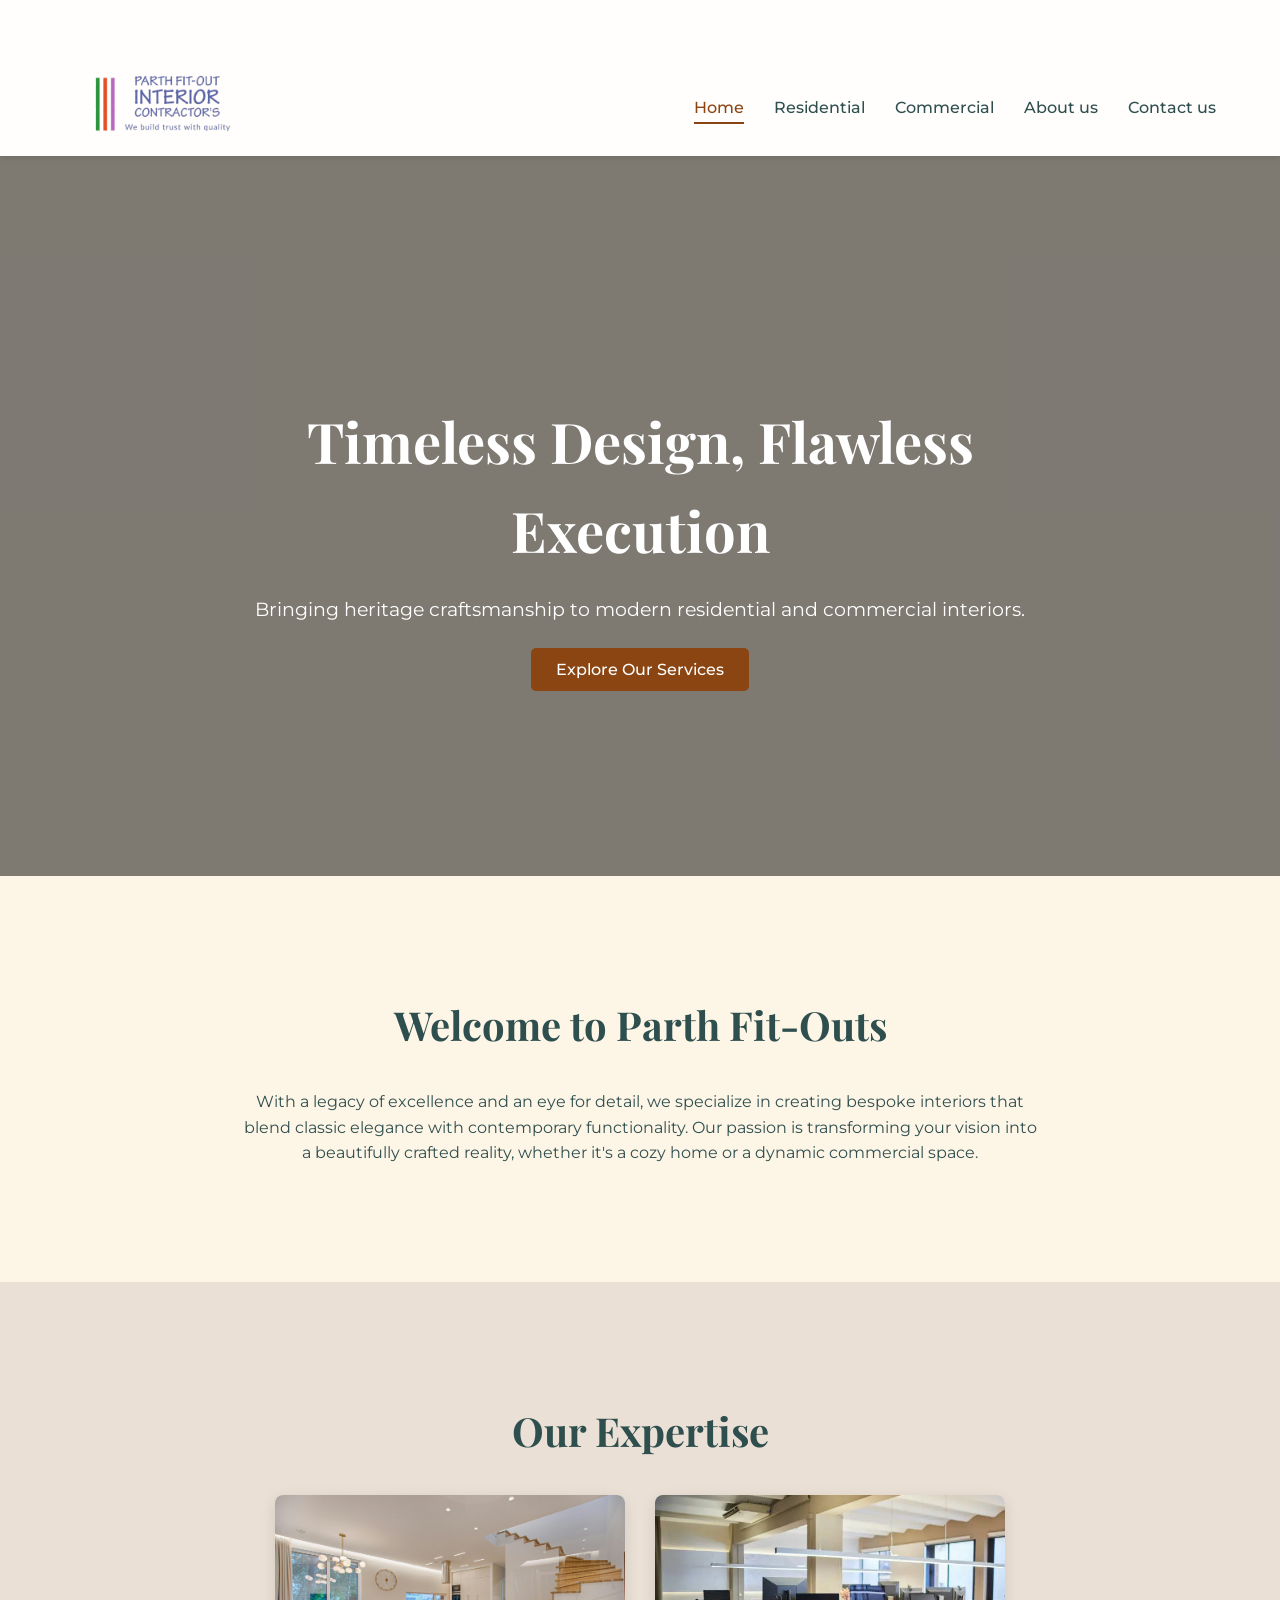
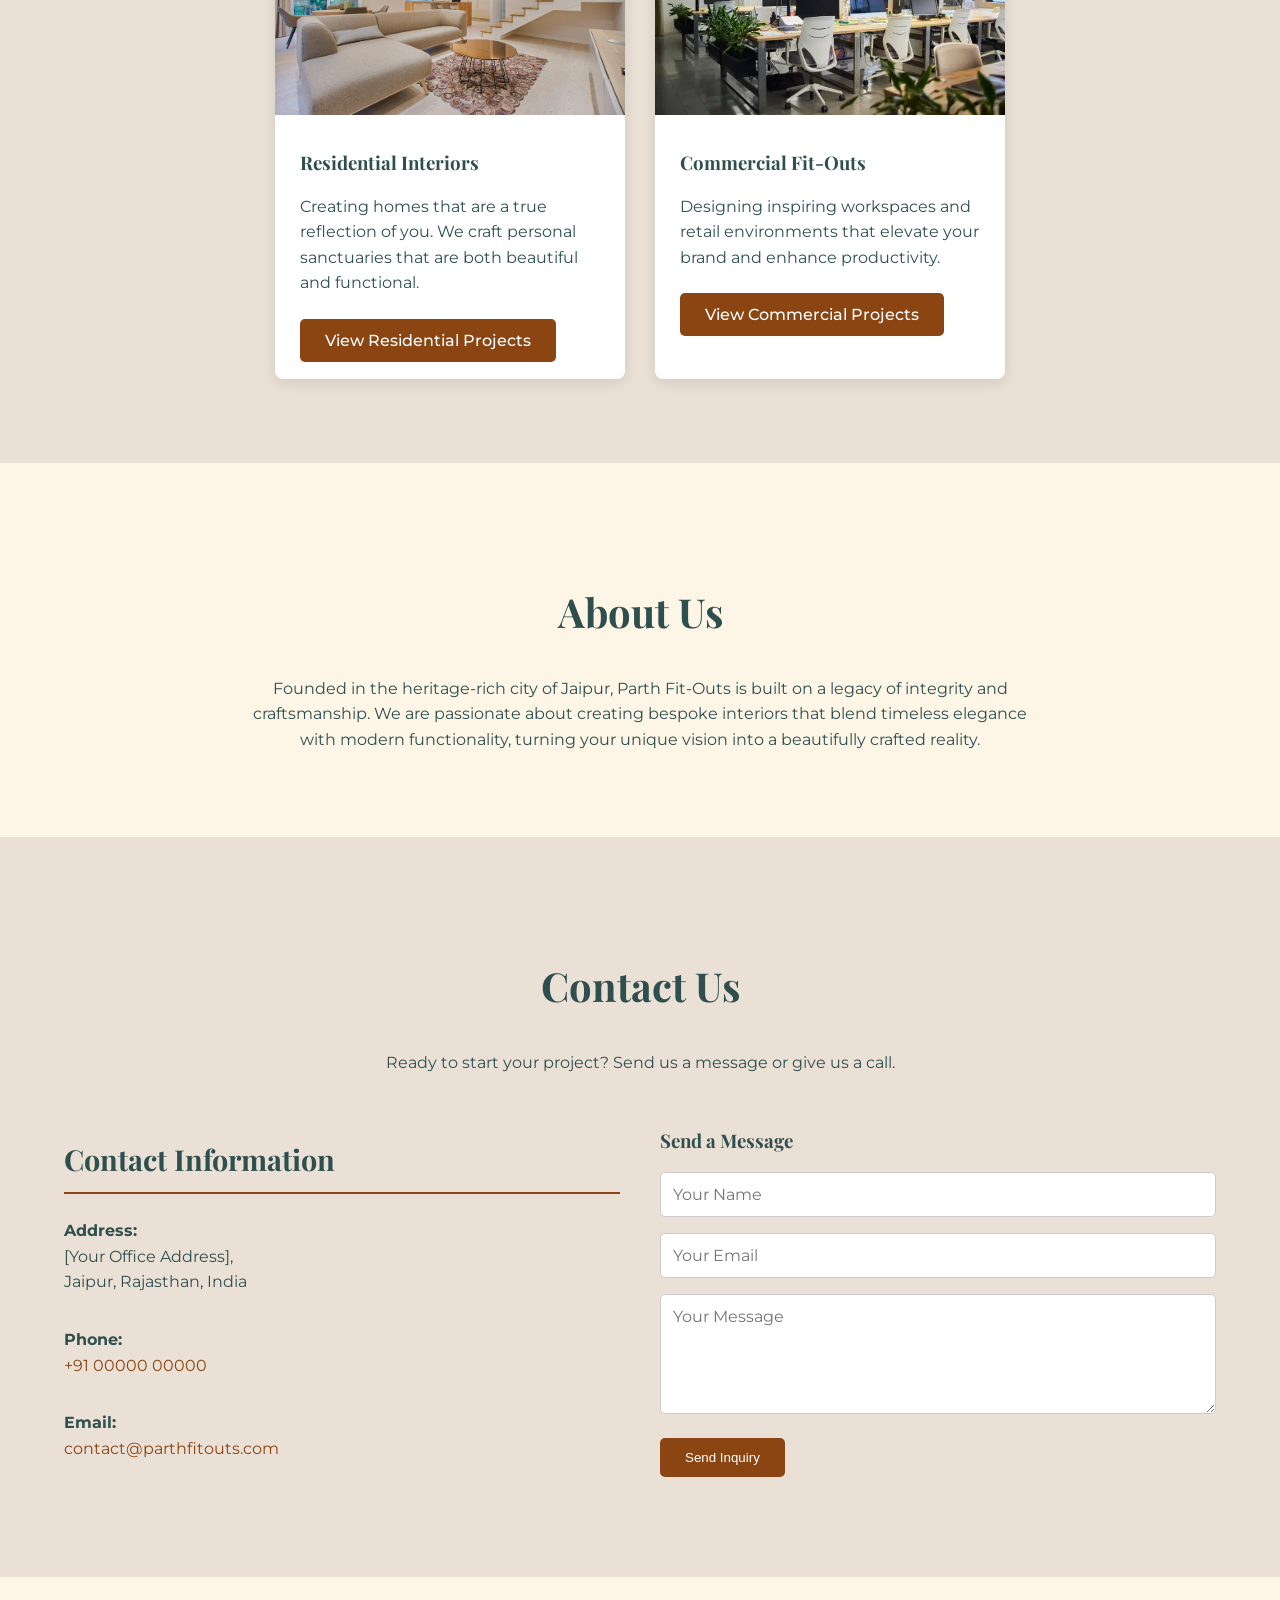
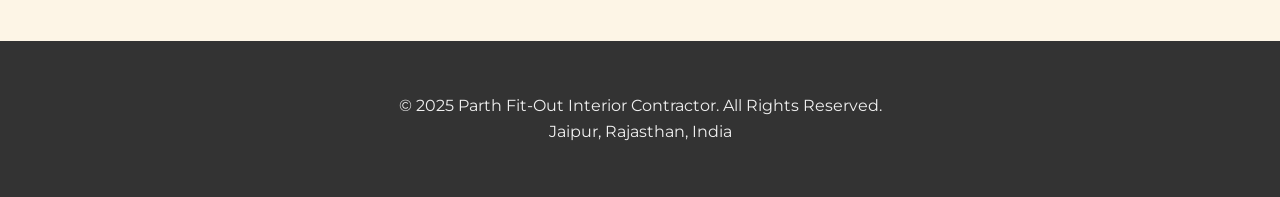
==== index.html @ 2c193ca7 "add" ====
<!DOCTYPE html>
<html lang="en">
<head>
    <meta charset="UTF-8">
    <meta name="viewport" content="width=device-width, initial-scale=1.0">
    <title>Parth Fit-Out Interior Contractor | Crafting Spaces</title>
    <link rel="stylesheet" href="styles.css">
</head>
<body>

    <header class="header">
        <nav class="navbar">
          <img src="imges/logo__partgh-removebg-preview.png" class="logo" alt="">
            <!-- <a href="a&g.html" class="logo">Parth Fit-Outs Interior Con.</a> -->
            <ul class="nav-links">
                <li><a href="a&g.html" class="active">Home</a></li>
                <li><a href="home.html">Residential</a></li>
                <li><a href="office.html">Commercial</a></li>
                <li><a href="#about">About us</a></li>
                <li><a href="#contact">Contact us</a></li>
                <div class="hamburger-menu">
                  <span></span>
                  <span></span>
                  <span></span>
                  <span></span>
                </div>
                </ul>
        </nav>
    </header>

    <main>
        <section class="hero">
            <div class="hero-content">
                <h1>Timeless Design, Flawless Execution</h1>
                <p>Bringing heritage craftsmanship to modern residential and commercial interiors.</p>
                <a href="#services" class="btn">Explore Our Services</a>
            </div>
        </section>

        <section class="content-section">
            <div class="container">
                <h2>Welcome to Parth Fit-Outs</h2>
                <p>
                    With a legacy of excellence and an eye for detail, we specialize in creating bespoke interiors that blend classic elegance with contemporary functionality. Our passion is transforming your vision into a beautifully crafted reality, whether it's a cozy home or a dynamic commercial space.
                </p>
            </div>
        </section>
        
        <section id="services" class="content-section" style="background-color: #EAE0D5;">
            <div class="container">
                <h2>Our Expertise</h2>
                <div class="service-cards">
                    <div class="card">
                        <img src="imges/home hall.jpg" alt="Elegant living room interior">
                        <div class="card-content">
                            <h3>Residential Interiors</h3>
                            <p>Creating homes that are a true reflection of you. We craft personal sanctuaries that are both beautiful and functional.</p>
                            <a href="home.html" class="btn">View Residential Projects</a>
                        </div>
                    </div>

                    <div class="card">
                        <img src="imges/office.webp" alt="Modern office interior">
                        <div class="card-content">
                            <h3>Commercial Fit-Outs</h3>
                            <p>Designing inspiring workspaces and retail environments that elevate your brand and enhance productivity.</p>
                            <a href="office.html" class="btn">View Commercial Projects</a>
                        </div>
                    </div>
                </div>
            </div>
        </section>
    </main>
<section id="about" class="content-section">
    <div class="container">
        <h2>About Us</h2>
        <p style="max-width: 800px; margin: 0 auto;">
            Founded in the heritage-rich city of Jaipur, Parth Fit-Outs is built on a legacy of integrity and craftsmanship. We are passionate about creating bespoke interiors that blend timeless elegance with modern functionality, turning your unique vision into a beautifully crafted reality.
        </p>
    </div>
</section>

<section id="contact" class="content-section" style="background-color: #EAE0D5;">
    <div class="container">
        <h2>Contact Us</h2>
        <p>Ready to start your project? Send us a message or give us a call.</p>
        
        <div class="contact-container">
            <div class="contact-info">
                <h3>Contact Information</h3>
                <p><strong>Address:</strong><br> [Your Office Address],<br> Jaipur, Rajasthan, India</p>
                <p><strong>Phone:</strong><br> <a href="tel:+910000000000">+91 00000 00000</a></p>
                <p><strong>Email:</strong><br> <a href="mailto:contact@parthfitouts.com">contact@parthfitouts.com</a></p>
            </div>

            <div class="contact-form">
                <h3>Send a Message</h3>
                <form action="#" method="POST">
                    <div class="form-group">
                        <input type="text" name="name" placeholder="Your Name" required>
                    </div>
                    <div class="form-group">
                        <input type="email" name="email" placeholder="Your Email" required>
                    </div>
                    <div class="form-group">
                        <textarea name="message" placeholder="Your Message" required></textarea>
                    </div>
                    <button type="submit" class="btn">Send Inquiry</button>
                </form>
            </div>
        </div>
    </div>
</section>
    <footer class="footer">
        <div class="container">
            <p>&copy; 2025 Parth Fit-Out Interior Contractor. All Rights Reserved.</p>
            <p>Jaipur, Rajasthan, India</p>
        </div>
    </footer>
<script src="script.js"></script>
</body>
</html>
---- styles.css ----
/* style.css */

/* --- Google Fonts --- */
@import url('https://fonts.googleapis.com/css2?family=Playfair+Display:wght@700&family=Montserrat:wght@400;500&display=swap');

/* --- Global Styles & Variables --- */
:root {
    --primary-color: #8B4513; /* Saddle Brown - for accents and CTAs */
    --secondary-color: #2F4F4F; /* Dark Slate Gray - for text and headers */
    --background-color: #FDF5E6; /* Old Lace - for a soft, warm background */
    --card-bg-color: #FFFFFF;
    --footer-bg-color: #333333;
    --font-heading: 'Playfair Display', serif;
    --font-body: 'Montserrat', sans-serif;
}

body {
    font-family: var(--font-body);
    margin: 0;
    padding: 0;
    background-color: var(--background-color);
    color: var(--secondary-color);
    line-height: 1.6;
}

.container {
    width: 90%;
    max-width: 1200px;
    margin: 0 auto;
    padding: 20px 0;
}

h1, h2, h3 {
    font-family: var(--font-heading);
    color: var(--secondary-color);
    margin-bottom: 1rem;
}

a {
    text-decoration: none;
    color: var(--primary-color);
}

img {
    max-width: 100%;
    height: auto;
}

/* --- Header & Navigation --- */
.header {
    background-color: rgba(255, 255, 255, 0.9);
    padding: 0.5rem 0;
    /* position: sticky; */
    top: 0;
    z-index: 1000;
    box-shadow: 0 2px 5px rgba(0,0,0,0.1);
    height: 140px;
    align-items: center;
    justify-content: center;
}

.navbar {
    display: flex;
    justify-content: space-between;
    align-items: center;
    /* align-items: start; */
    width: 90%;
    max-width: 1200px;
    margin: 0 auto;
}

.logo {
    font-family: var(--font-heading);
    font-size: 1.8rem;
    font-weight: 700;
    color: var(--secondary-color);
    width: 200px;
}

.nav-links {
    list-style: none;
    display: flex;
    margin: 0;
    padding: 0;
}

.nav-links li {
    margin-left: 30px;
}

.nav-links a {
    color: var(--secondary-color);
    font-weight: 500;
    font-size: 1rem;
    transition: color 0.3s ease;
}

.nav-links a:hover, .nav-links a.active {
    color: var(--primary-color);
    border-bottom: 2px solid var(--primary-color);
    padding-bottom: 5px;
}


/* --- Hero Section --- */
.hero {
    background: url('images/hero-background.jpg') no-repeat center center/cover;
    height: 80vh;
    display: flex;
    align-items: center;
    justify-content: center;
    text-align: center;
    color: white;
    position: relative;
}

.hero::after {
    content: '';
    position: absolute;
    top: 0;
    left: 0;
    width: 100%;
    height: 100%;
    background: rgba(0, 0, 0, 0.5);
}

.hero-content {
    position: relative;
    z-index: 1;
    max-width: 800px;
}

.hero h1 {
    font-size: 3.5rem;
    color: white;
    margin-bottom: 1rem;
}

.hero p {
    font-size: 1.2rem;
    margin-bottom: 2rem;
}

.btn {
    background-color: var(--primary-color);
    color: white;
    padding: 12px 25px;
    border-radius: 5px;
    font-weight: 500;
    transition: background-color 0.3s ease;
    border: none;
}

.btn:hover {
    background-color: #a0522d; /* Darker brown */
}

/* --- General Content Sections --- */
.page-header {
    text-align: center;
    padding: 4rem 0;
    background-color: #EAE0D5;
}

.page-header h1 {
    font-size: 3rem;
}

.content-section {
    padding: 4rem 0;
    text-align: center;
}

.content-section h2 {
    font-size: 2.5rem;
    margin-bottom: 2rem;
}

.content-section p {
    max-width: 800px;
    margin: 0 auto 2rem auto;
}

/* --- Service Cards (Homepage) --- */
.service-cards {
    display: flex;
    justify-content: center;
    gap: 30px;
    margin-top: 2rem;
    flex-wrap: wrap;
}

.card {
    background: var(--card-bg-color);
    border-radius: 8px;
    box-shadow: 0 4px 15px rgba(0,0,0,0.1);
    width: 350px;
    overflow: hidden;
    text-align: left;
    transition: transform 0.3s ease, box-shadow 0.3s ease;
}

.card:hover {
    transform: translateY(-10px);
    box-shadow: 0 8px 25px rgba(0,0,0,0.15);
}

.card img {
    width: 100%;
    height: 220px;
    object-fit: cover;
}

.card-content {
    padding: 25px;
}

.card h3 {
    margin-top: 0;
}

/* --- Portfolio Gallery (Residential & Commercial pages) --- */
.portfolio-grid {
    display: grid;
    grid-template-columns: repeat(auto-fit, minmax(320px, 1fr));
    gap: 30px;
    margin-top: 2rem;
}

.portfolio-item {
    background-color: var(--card-bg-color);
    border-radius: 8px;
    overflow: hidden;
    box-shadow: 0 4px 15px rgba(0,0,0,0.1);
    text-align: left;
}

.portfolio-item img {
    width: 100%;
    height: 250px;
    object-fit: cover;
    display: block;
}

.portfolio-info {
    padding: 20px;
}

.portfolio-info h3 {
    margin-top: 0;
    font-size: 1.5rem;
}

/* --- Footer --- */
.footer {
    background-color: var(--footer-bg-color);
    color: #f0f0f0;
    text-align: center;
    padding: 2rem 0;
    margin-top: 4rem;
}

.footer p {
    margin: 0;
}

/* --- Responsive Design --- */
@media (max-width: 768px) {
    .navbar {
        flex-direction: column;
    }
    .nav-links {
        margin-top: 1rem;
    }
    .nav-links li {
        margin: 0 10px;
    }
    .hero h1 {
        font-size: 2.5rem;
    }
    .service-cards {
        flex-direction: column;
        align-items: center;
    }
}
/* ADD THIS TO THE END OF YOUR style.css FILE */

.contact-container {
    display: flex;
    gap: 40px;
    flex-wrap: wrap;
    margin-top: 2rem;
    text-align: left;
}
.contact-info, .contact-form {
    flex: 1;
    min-width: 300px;
}
.contact-info h3 {
    font-size: 1.8rem;
    border-bottom: 2px solid var(--primary-color);
    padding-bottom: 10px;
    margin-bottom: 1.5rem;
}
.form-group {
    margin-bottom: 1rem;
}
.form-group input, .form-group textarea {
    width: 100%;
    padding: 12px;
    border: 1px solid #ccc;
    border-radius: 5px;
    font-family: var(--font-body);
    font-size: 1rem;
    box-sizing: border-box; /* Ensures padding doesn't affect width */
}
.form-group textarea {
    resize: vertical;
    min-height: 120px;
}
/* ADD THIS TO THE END OF YOUR style.css FILE */

/* Style for the new image logo in the header */
.logo img {
    height: 100px;  /* Adjust this value to make your logo bigger or smaller */
    width: auto;
    vertical-align: middle; /* Helps align the logo with the nav links */
    background-color: wheat;
  }
/* ADD ALL OF THIS TO THE END OF your style.css FILE */

/* --- Styles for Fade-in Animation --- */
.fade-in {
    opacity: 0;
    transform: translateY(20px);
    transition: opacity 0.6s ease-out, transform 0.6s ease-out;
}

.fade-in.visible {
    opacity: 1;
    transform: translateY(0);
}


/* --- Styles for Mobile Navigation & Hamburger --- */
.hamburger-menu {
    display: none; /* Hidden by default on large screens */
    cursor: pointer;
    flex-direction: column;
    justify-content: space-around;
    width: 25px;
    height: 21px;
}

.hamburger-menu span {
    width: 100%;
    height: 3px;
    background-color: var(--secondary-color);
    border-radius: 5px;
    transition: all 0.3s ease-in-out;
}

/* Responsive styles for screens smaller than 768px */
@media (max-width: 768px) {
    .nav-links {
        position: absolute;
        top: 70px; /* Adjust based on your header height */
        right: 0;
        background-color: rgba(255, 255, 255, 0.98);
        width: 100%;
        flex-direction: column;
        align-items: center;
        max-height: 0;
        overflow: hidden;
        transition: max-height 0.4s ease-in-out;
        box-shadow: 0 4px 6px rgba(0,0,0,0.1);
    }
    
    .nav-links.active {
        max-height: 300px; /* Or enough height to show all links */
    }

    .nav-links li {
        margin: 0;
        width: 100%;
        text-align: center;
    }

    .nav-links a {
        padding: 1.5rem 0;
        display: block;
        width: 100%;
        border-bottom: none;
    }
    
    .nav-links a:hover {
        background-color: #f0f0f0;
        border-bottom: none;
    }

    .hamburger-menu {
        display: flex; /* Show the hamburger on small screens */
    }

    /* Animate hamburger to an 'X' shape when active */
    .hamburger-menu.active span:nth-child(1) {
        transform: rotate(45deg) translate(5px, 5px);
    }
    
    .hamburger-menu.active span:nth-child(2) {
        opacity: 0;
    }

    .hamburger-menu.active span:nth-child(3) {
        transform: rotate(-45deg) translate(5px, -5px);
    }
}
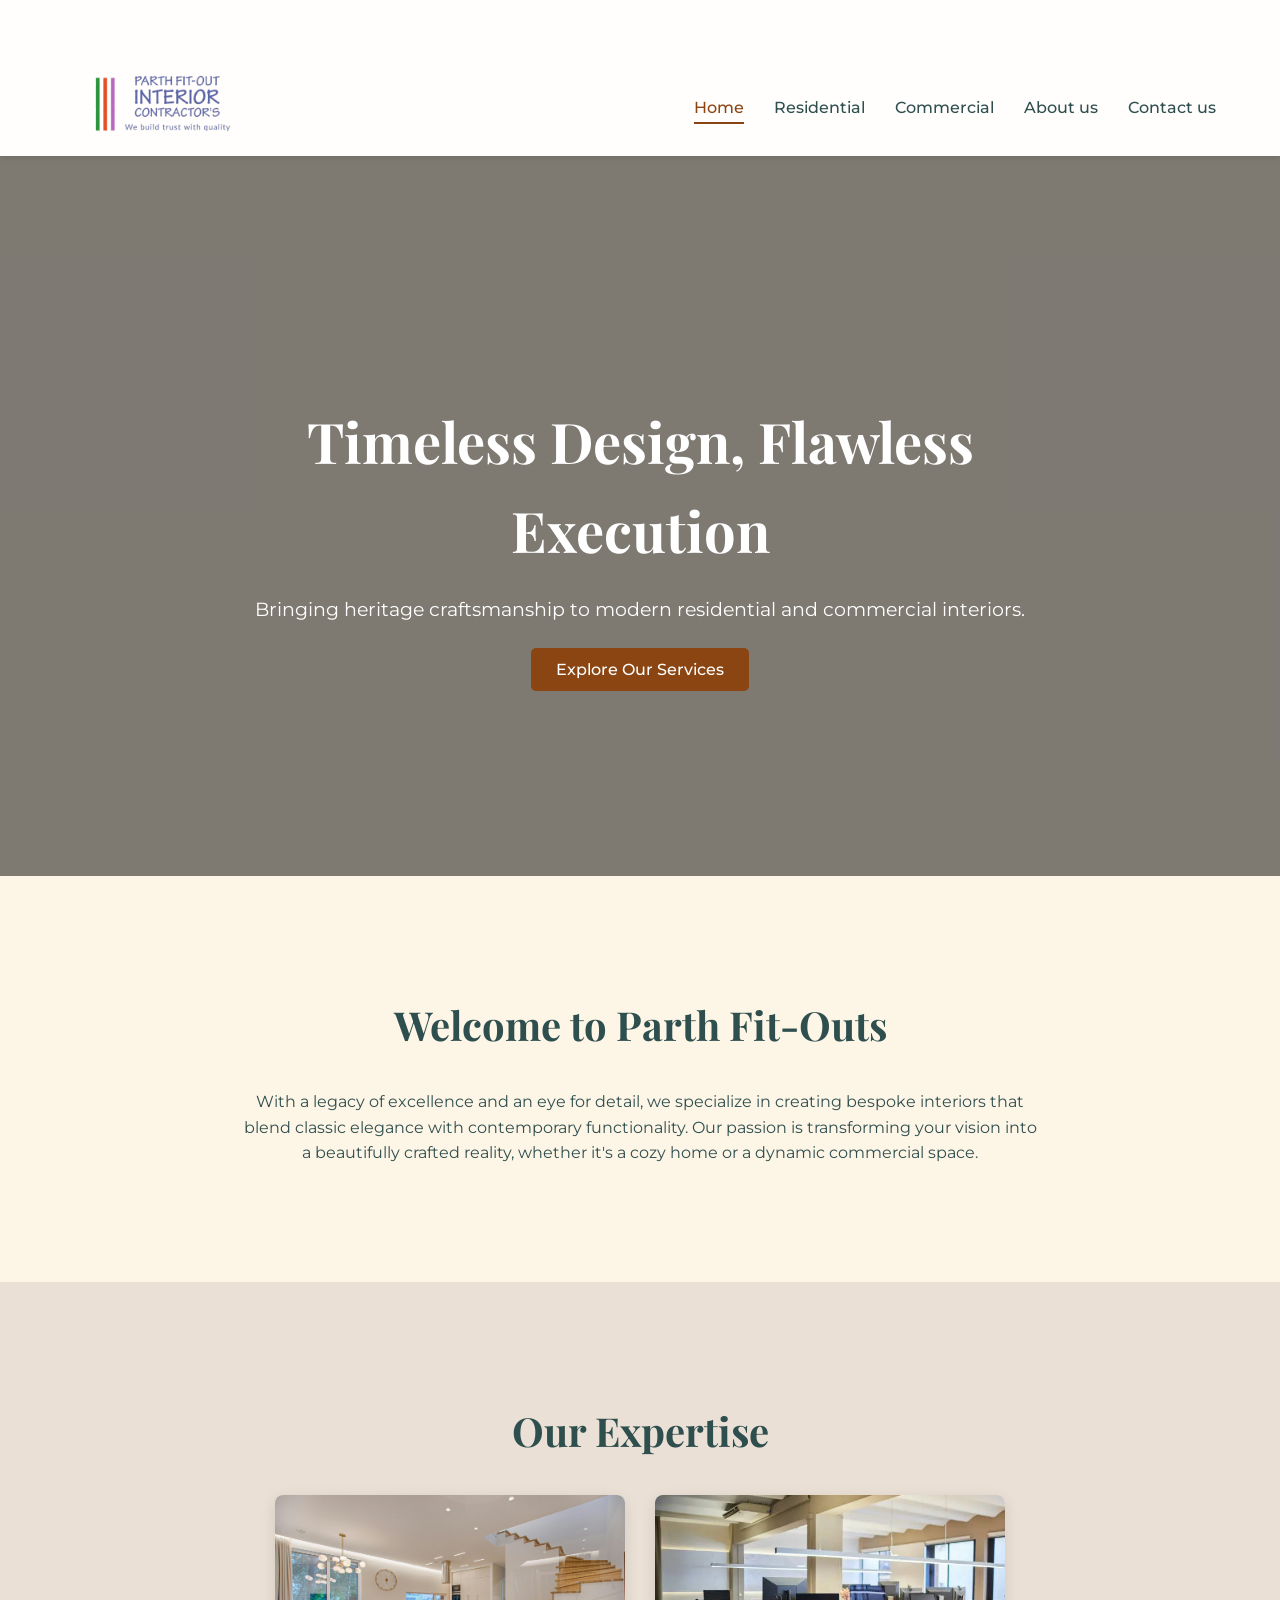
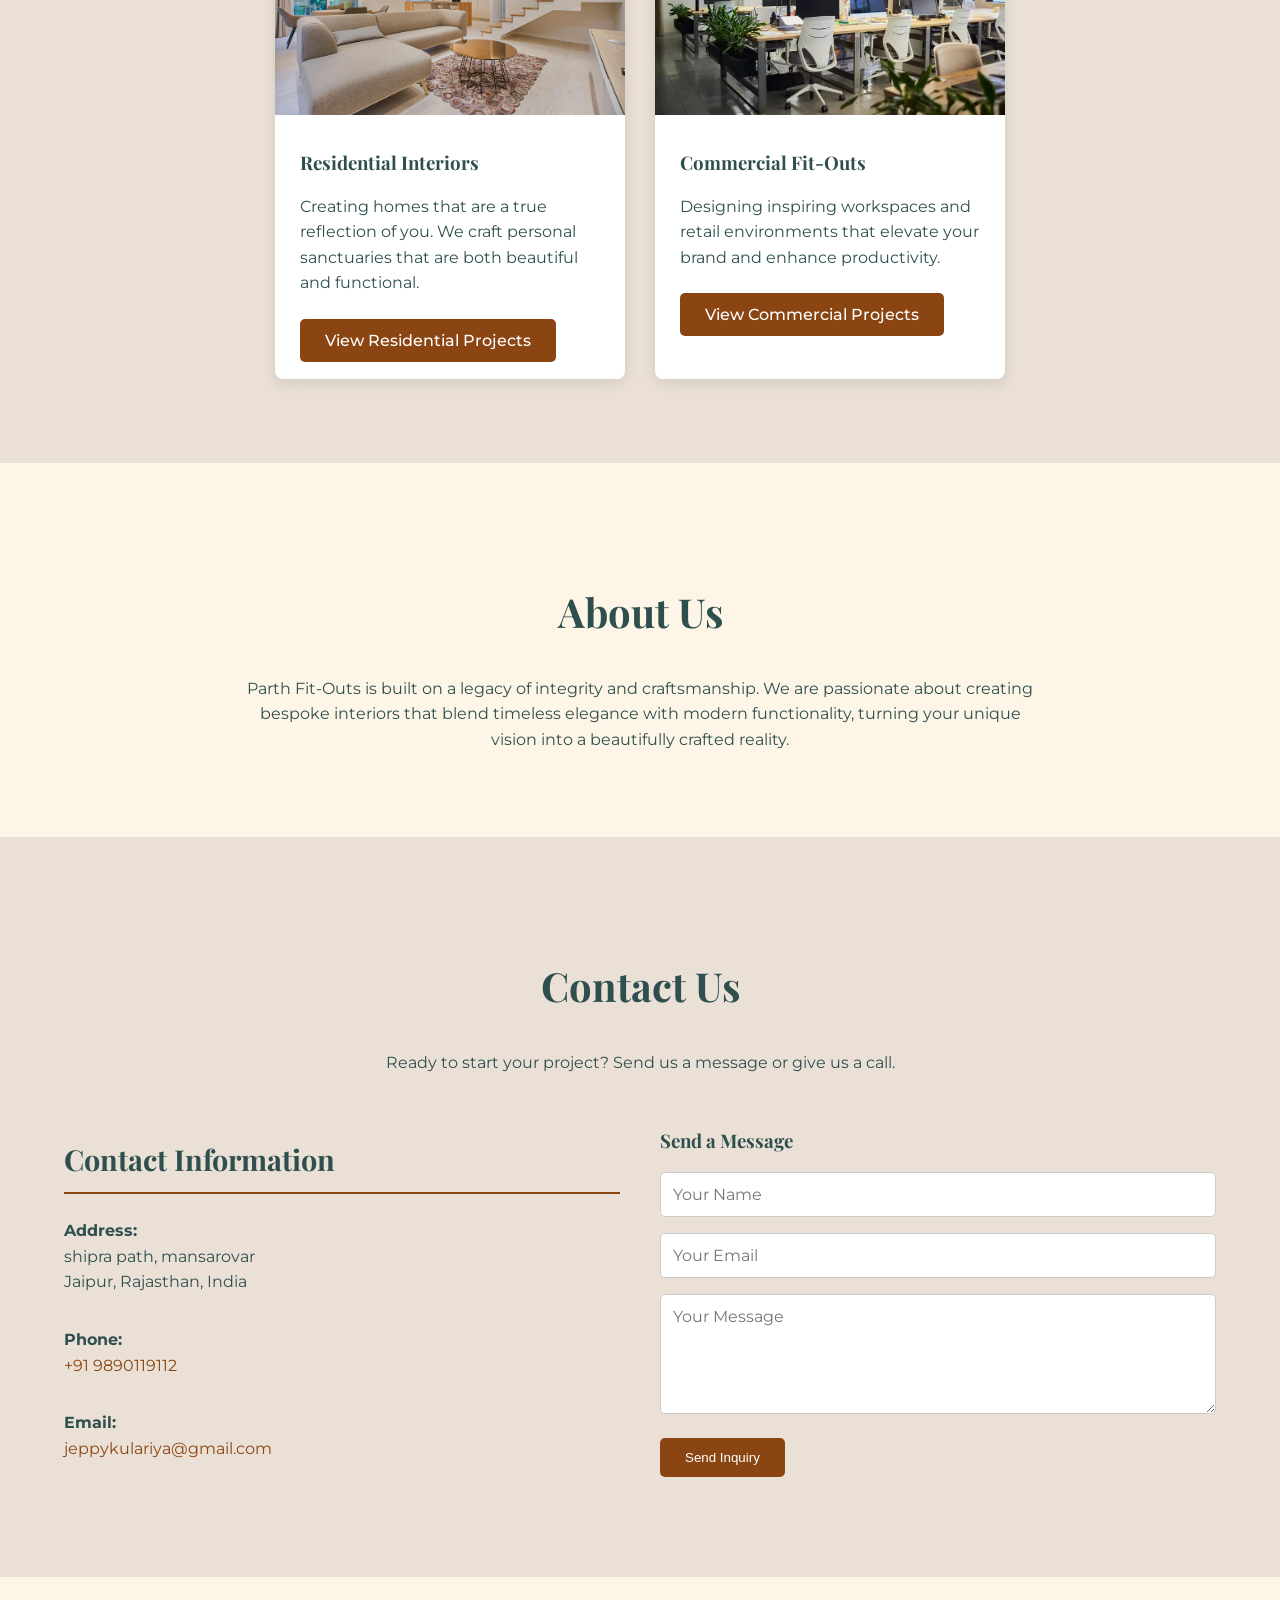
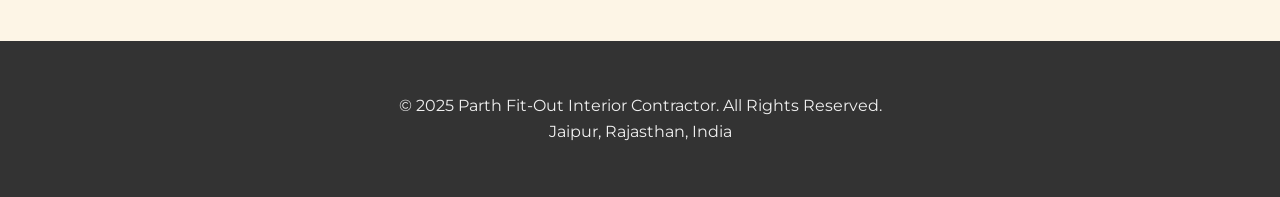
==== commit 4fe8c860: "new" ====
--- a/index.html
+++ b/index.html
@@ -75,7 +75,7 @@
     <div class="container">
         <h2>About Us</h2>
         <p style="max-width: 800px; margin: 0 auto;">
-            Founded in the heritage-rich city of Jaipur, Parth Fit-Outs is built on a legacy of integrity and craftsmanship. We are passionate about creating bespoke interiors that blend timeless elegance with modern functionality, turning your unique vision into a beautifully crafted reality.
+             Parth Fit-Outs is built on a legacy of integrity and craftsmanship. We are passionate about creating bespoke interiors that blend timeless elegance with modern functionality, turning your unique vision into a beautifully crafted reality.
         </p>
     </div>
 </section>
@@ -88,9 +88,9 @@
         <div class="contact-container">
             <div class="contact-info">
                 <h3>Contact Information</h3>
-                <p><strong>Address:</strong><br> [Your Office Address],<br> Jaipur, Rajasthan, India</p>
-                <p><strong>Phone:</strong><br> <a href="tel:+910000000000">+91 00000 00000</a></p>
-                <p><strong>Email:</strong><br> <a href="mailto:contact@parthfitouts.com">contact@parthfitouts.com</a></p>
+                <p><strong>Address:</strong><br>shipra path, mansarovar<br> Jaipur, Rajasthan, India</p>
+                <p><strong>Phone:</strong><br> <a href="tel:+910000000000">+91 9890119112</a></p>
+                <p><strong>Email:</strong><br> <a href="mailto:contact@parthfitouts.com">jeppykulariya@gmail.com</a></p>
             </div>
 
             <div class="contact-form">
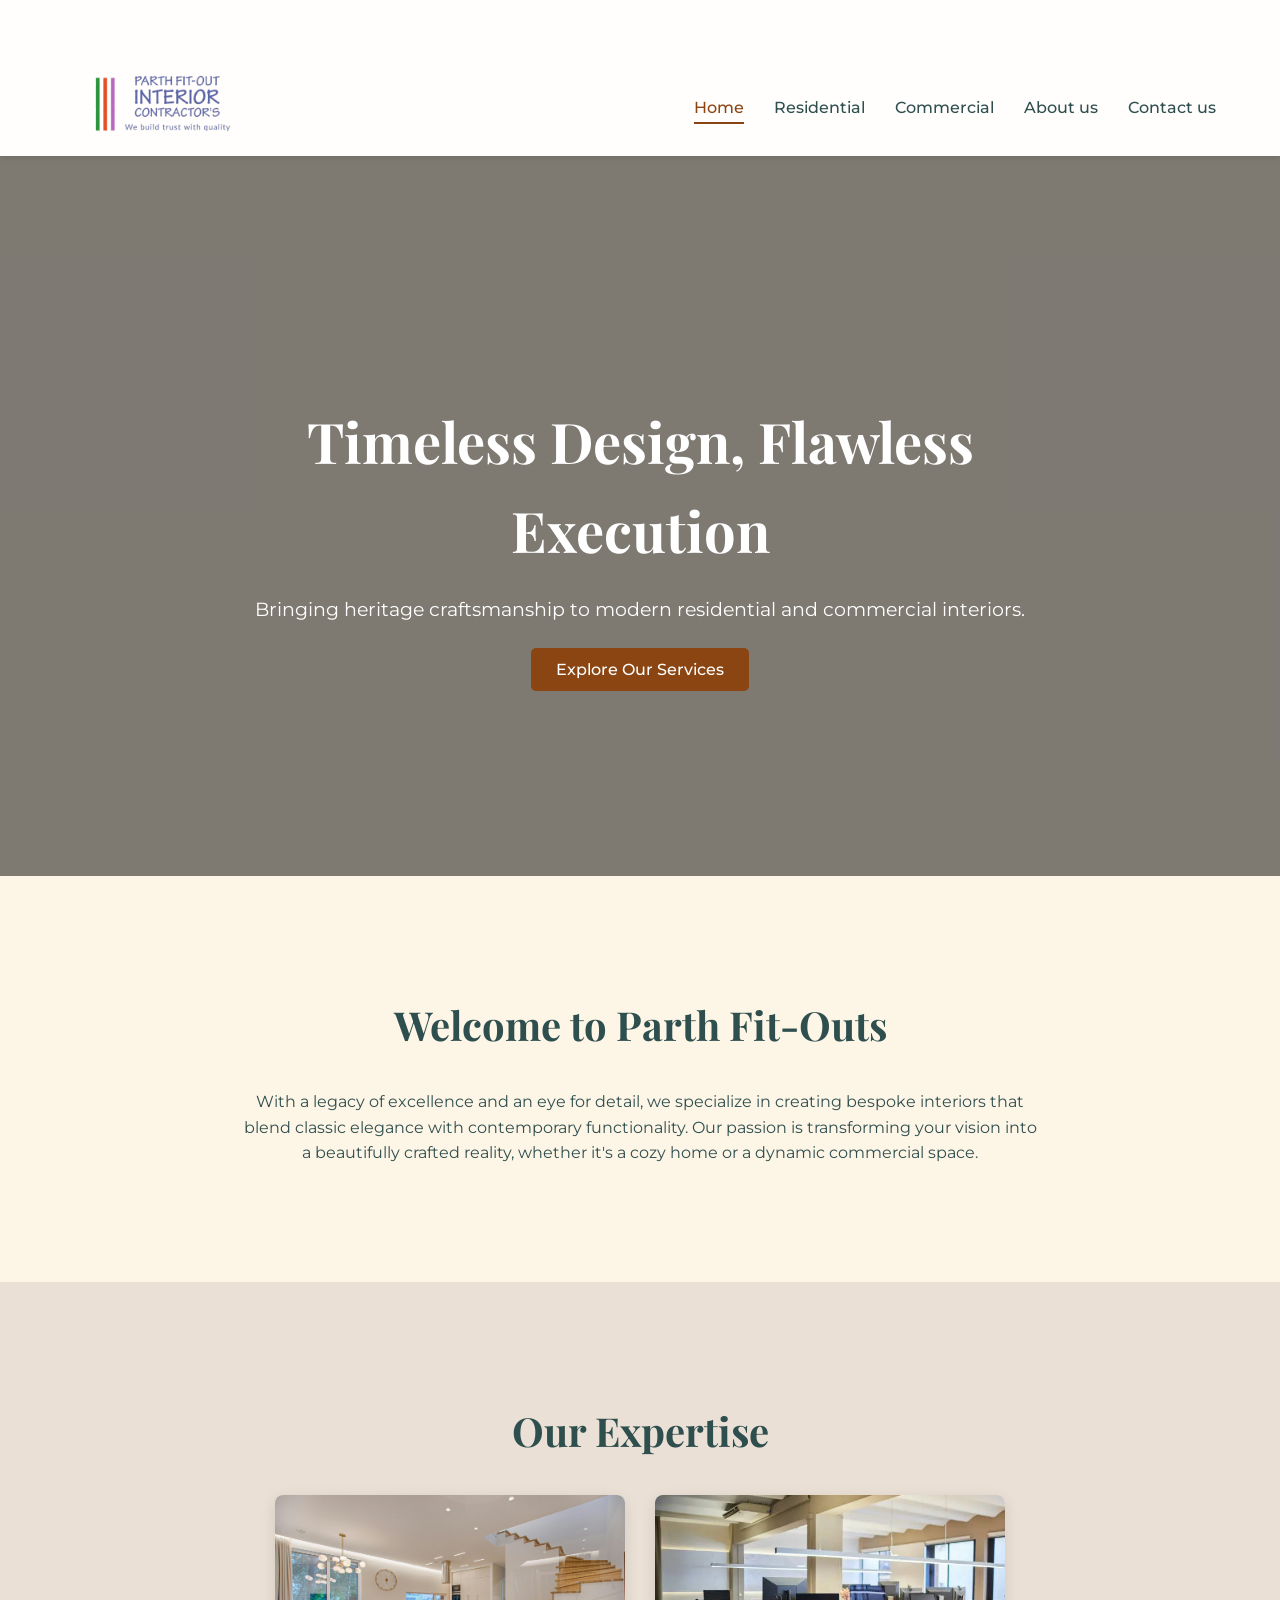
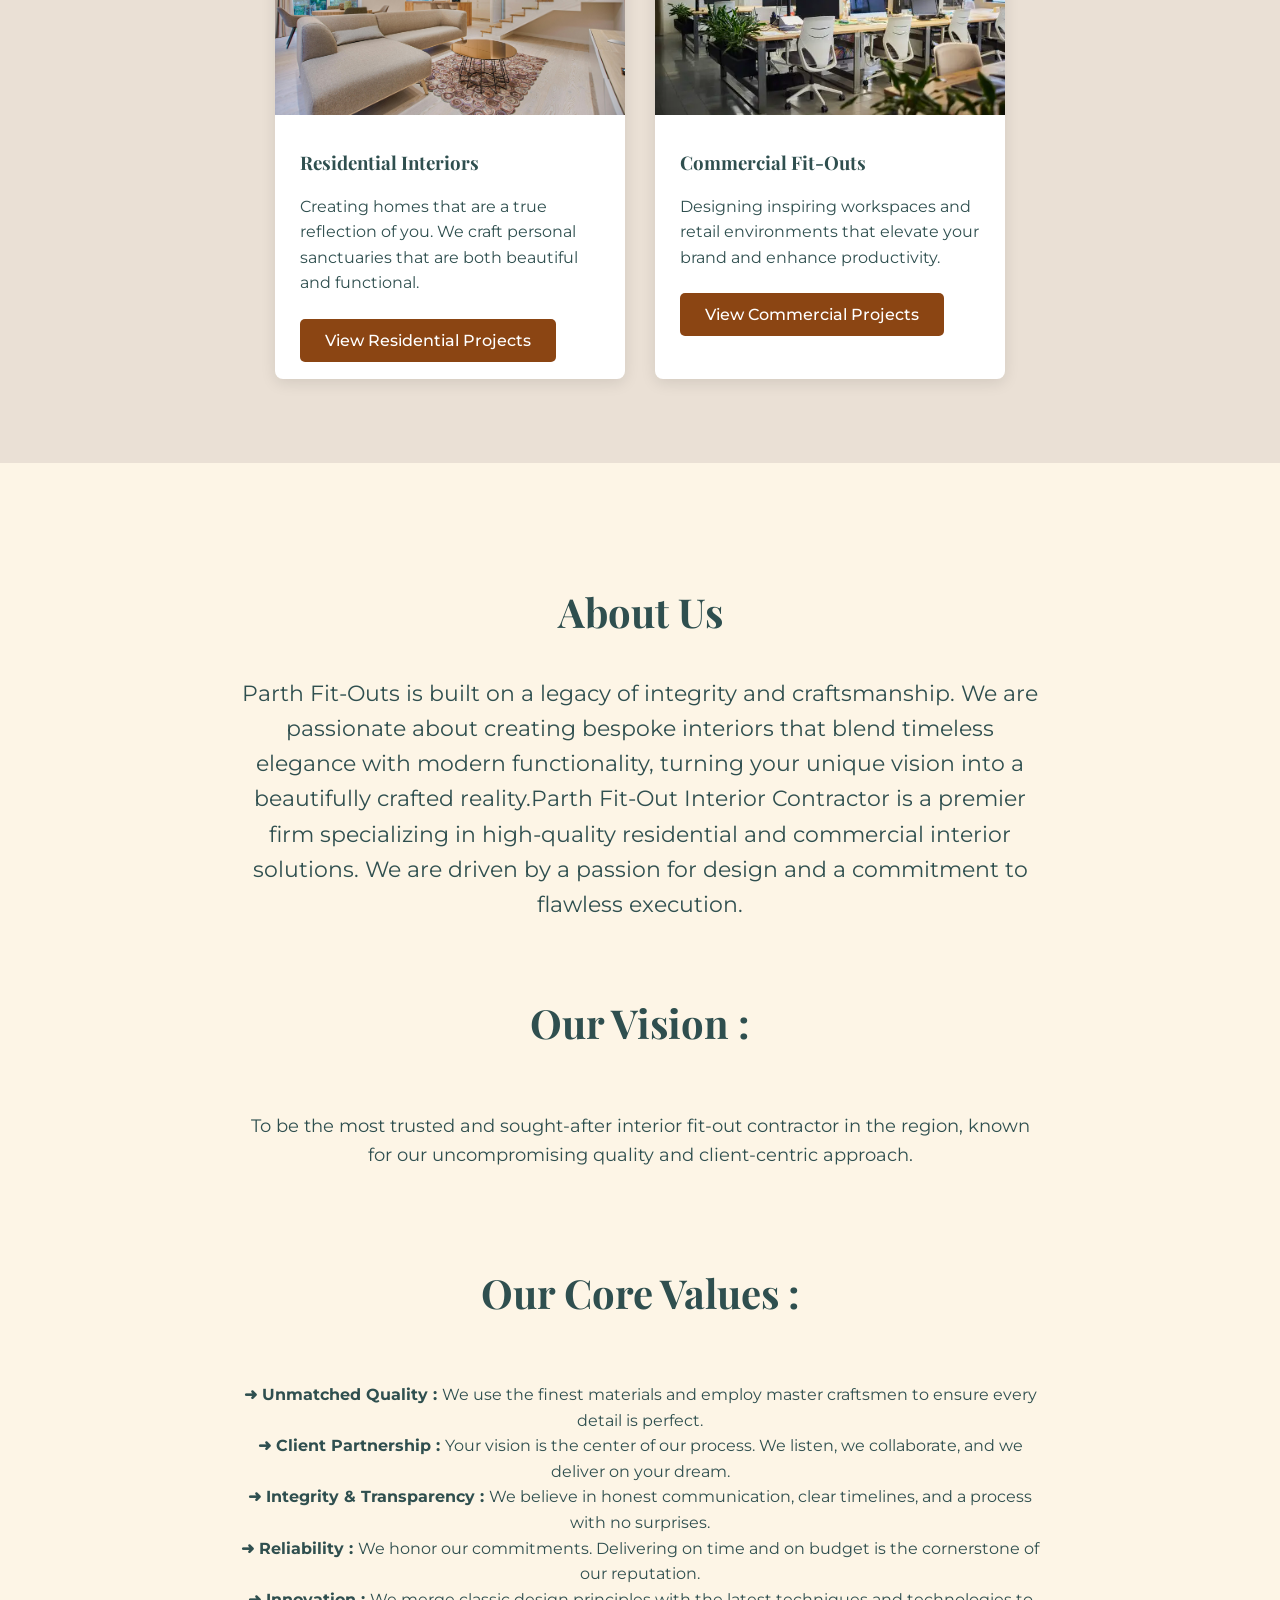
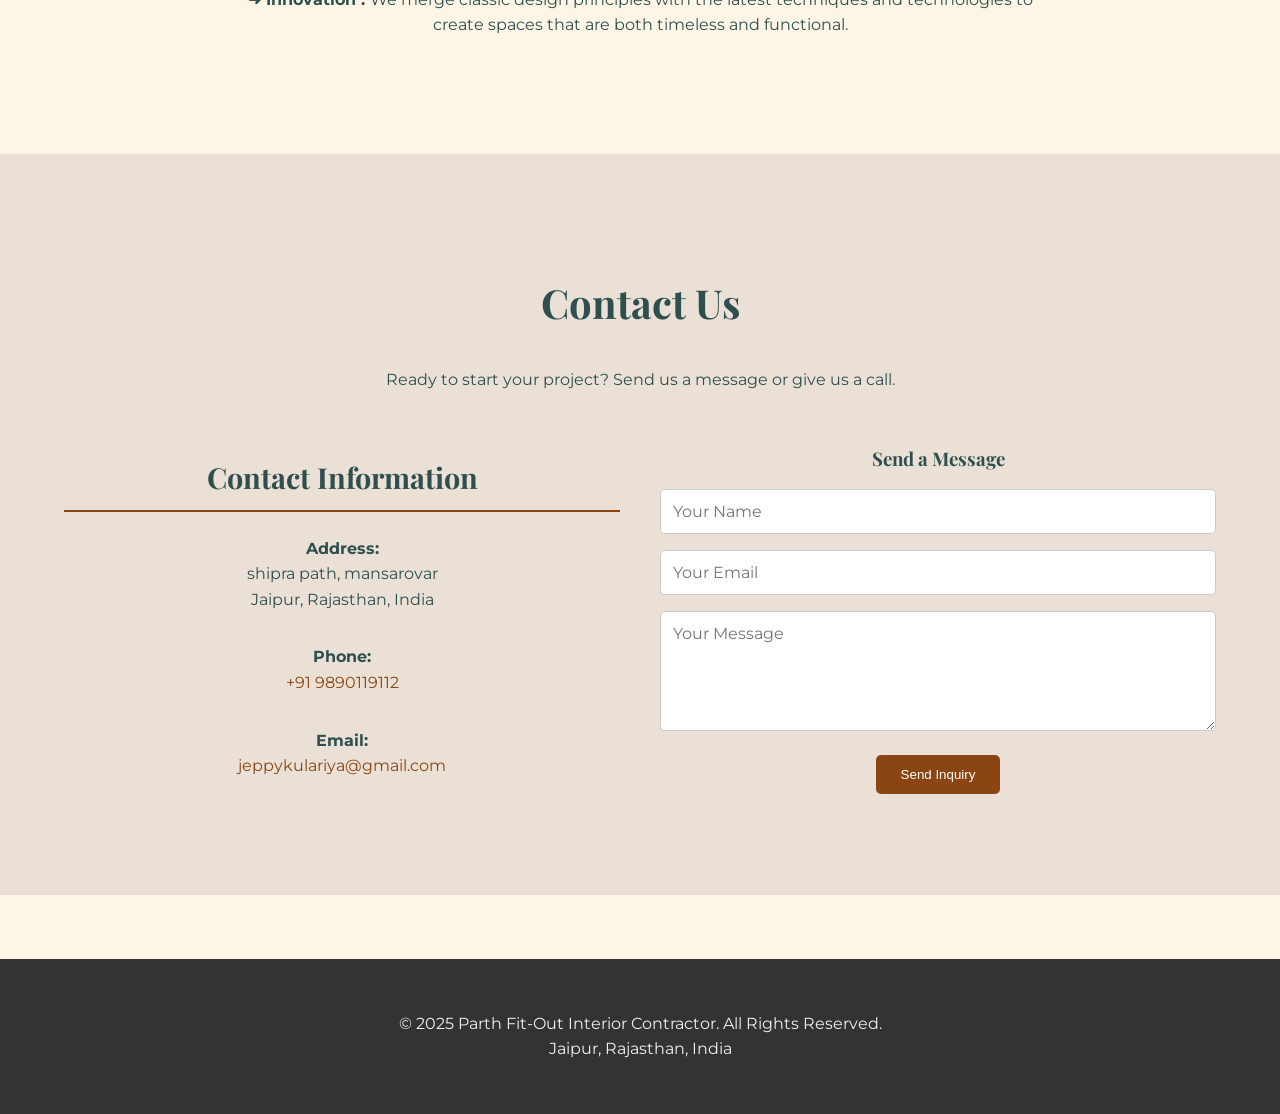
==== commit 2c7d5c78: "new" ====
--- a/index.html
+++ b/index.html
@@ -74,9 +74,29 @@
 <section id="about" class="content-section">
     <div class="container">
         <h2>About Us</h2>
-        <p style="max-width: 800px; margin: 0 auto;">
-             Parth Fit-Outs is built on a legacy of integrity and craftsmanship. We are passionate about creating bespoke interiors that blend timeless elegance with modern functionality, turning your unique vision into a beautifully crafted reality.
-        </p>
+        <p style="max-width: 800px; margin: 01 auto; font-size: 22px; ">
+             Parth Fit-Outs is built on a legacy of integrity and craftsmanship. We are passionate about creating bespoke interiors that blend timeless elegance with modern functionality, turning your unique vision into a beautifully crafted reality.Parth Fit-Out Interior Contractor is a premier firm specializing in high-quality residential and commercial interior solutions. We are driven by a passion for design and a commitment to flawless execution.
+<br>
+<br>
+<span><h2>Our Vision :</h2></span>
+<br>
+<p style="font-size: large;">
+To be the most trusted and sought-after interior fit-out contractor in the region, known for our uncompromising quality and client-centric approach.
+</p>
+<br>
+<span><h2>Our Core Values : </h2></span>
+<br>
+<p style="text-align: center;">
+<span class="Unmatched">➜ Unmatched Quality : </span> We use the finest materials and employ master craftsmen to ensure every detail is perfect.
+<br>
+ <span class="Unmatched">➜ Client Partnership : </span> Your vision is the center of our process. We listen, we collaborate, and we deliver on your dream.
+<br>
+<span class="Unmatched">➜ Integrity & Transparency : </span> We believe in honest communication, clear timelines, and a process with no surprises.
+<br>
+<span class="Unmatched">➜ Reliability : </span> We honor our commitments. Delivering on time and on budget is the cornerstone of our reputation.
+<br>
+<span class="Unmatched">➜ Innovation : </span> We merge classic design principles with the latest techniques and technologies to create spaces that are both timeless and functional.
+    <br>   </p>
     </div>
 </section>
 
--- a/styles.css
+++ b/styles.css
@@ -290,7 +290,9 @@
     gap: 40px;
     flex-wrap: wrap;
     margin-top: 2rem;
-    text-align: left;
+    text-align: center;
+    text-decoration: solid;
+    text-decoration-color: darkslategray;
 }
 .contact-info, .contact-form {
     flex: 1;
@@ -358,6 +360,9 @@
     background-color: var(--secondary-color);
     border-radius: 5px;
     transition: all 0.3s ease-in-out;
+}
+.Unmatched{
+  font-weight: bolder;
 }
 
 /* Responsive styles for screens smaller than 768px */
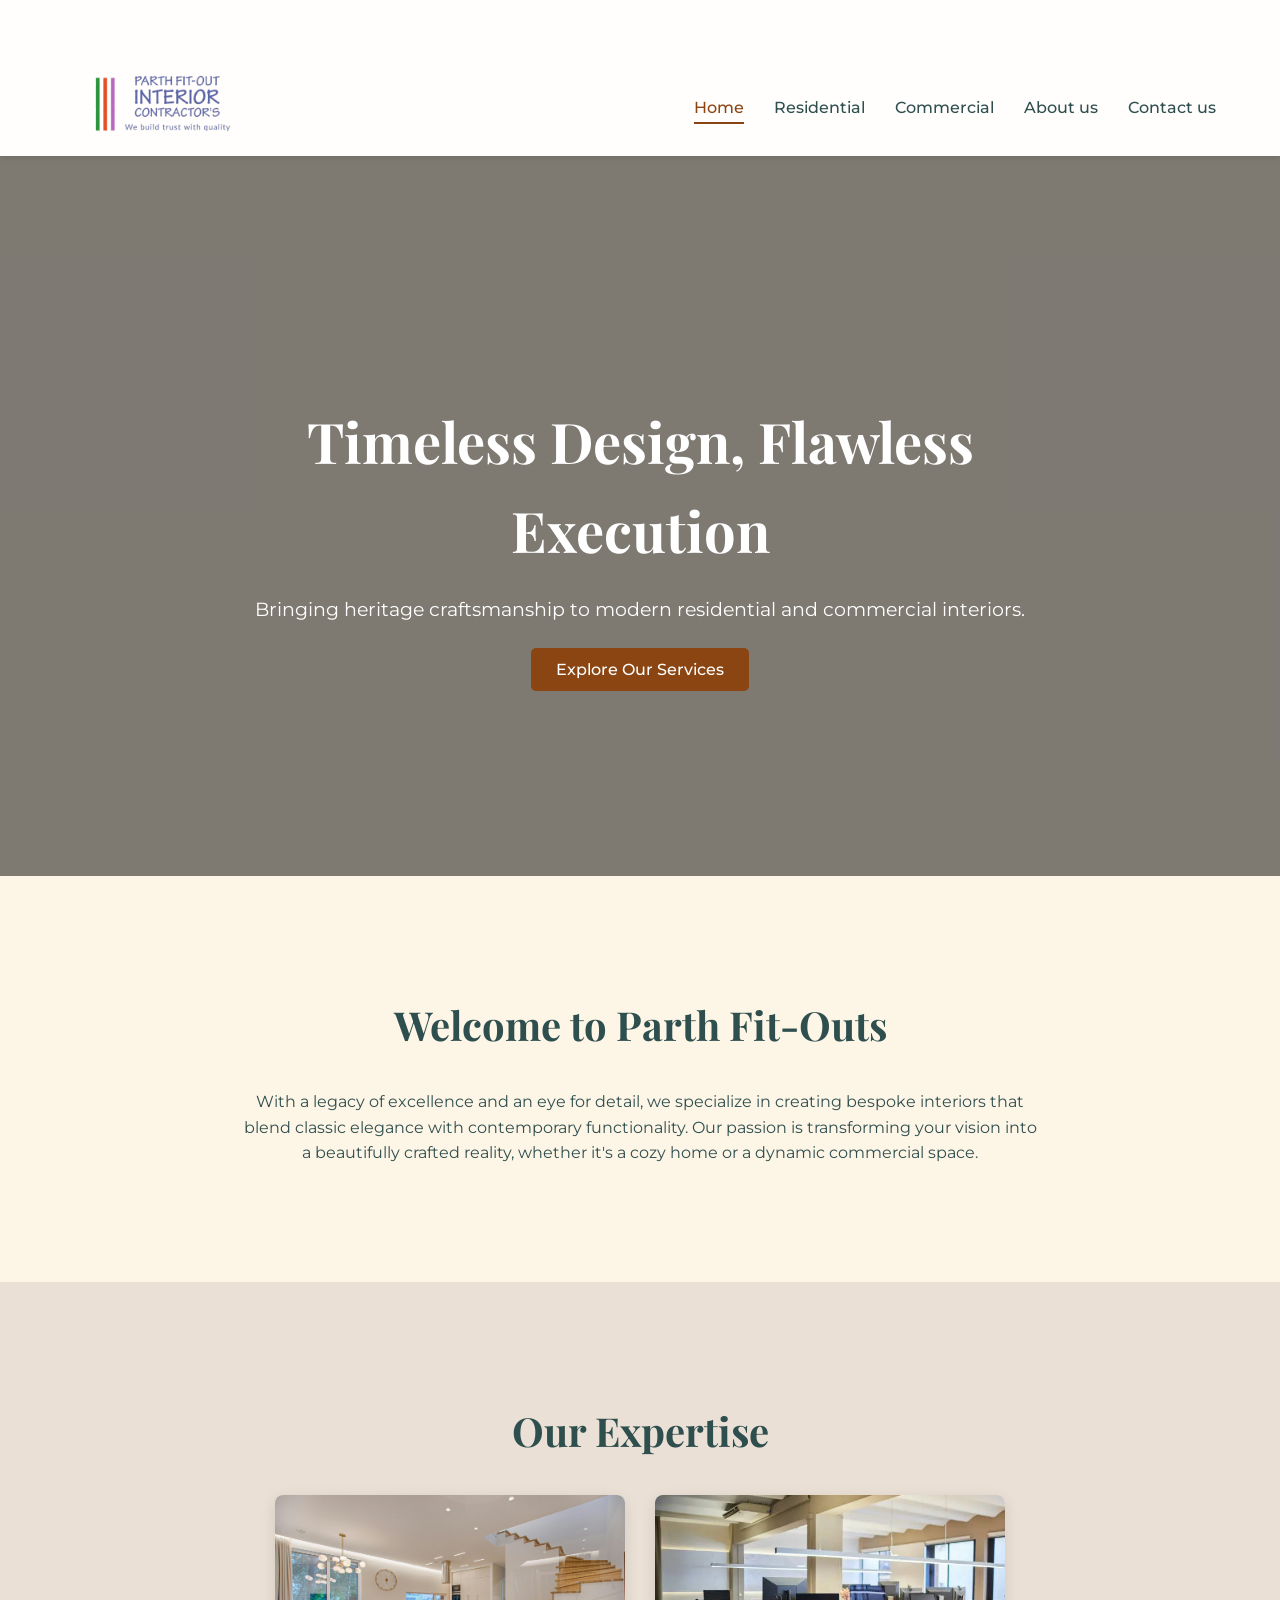
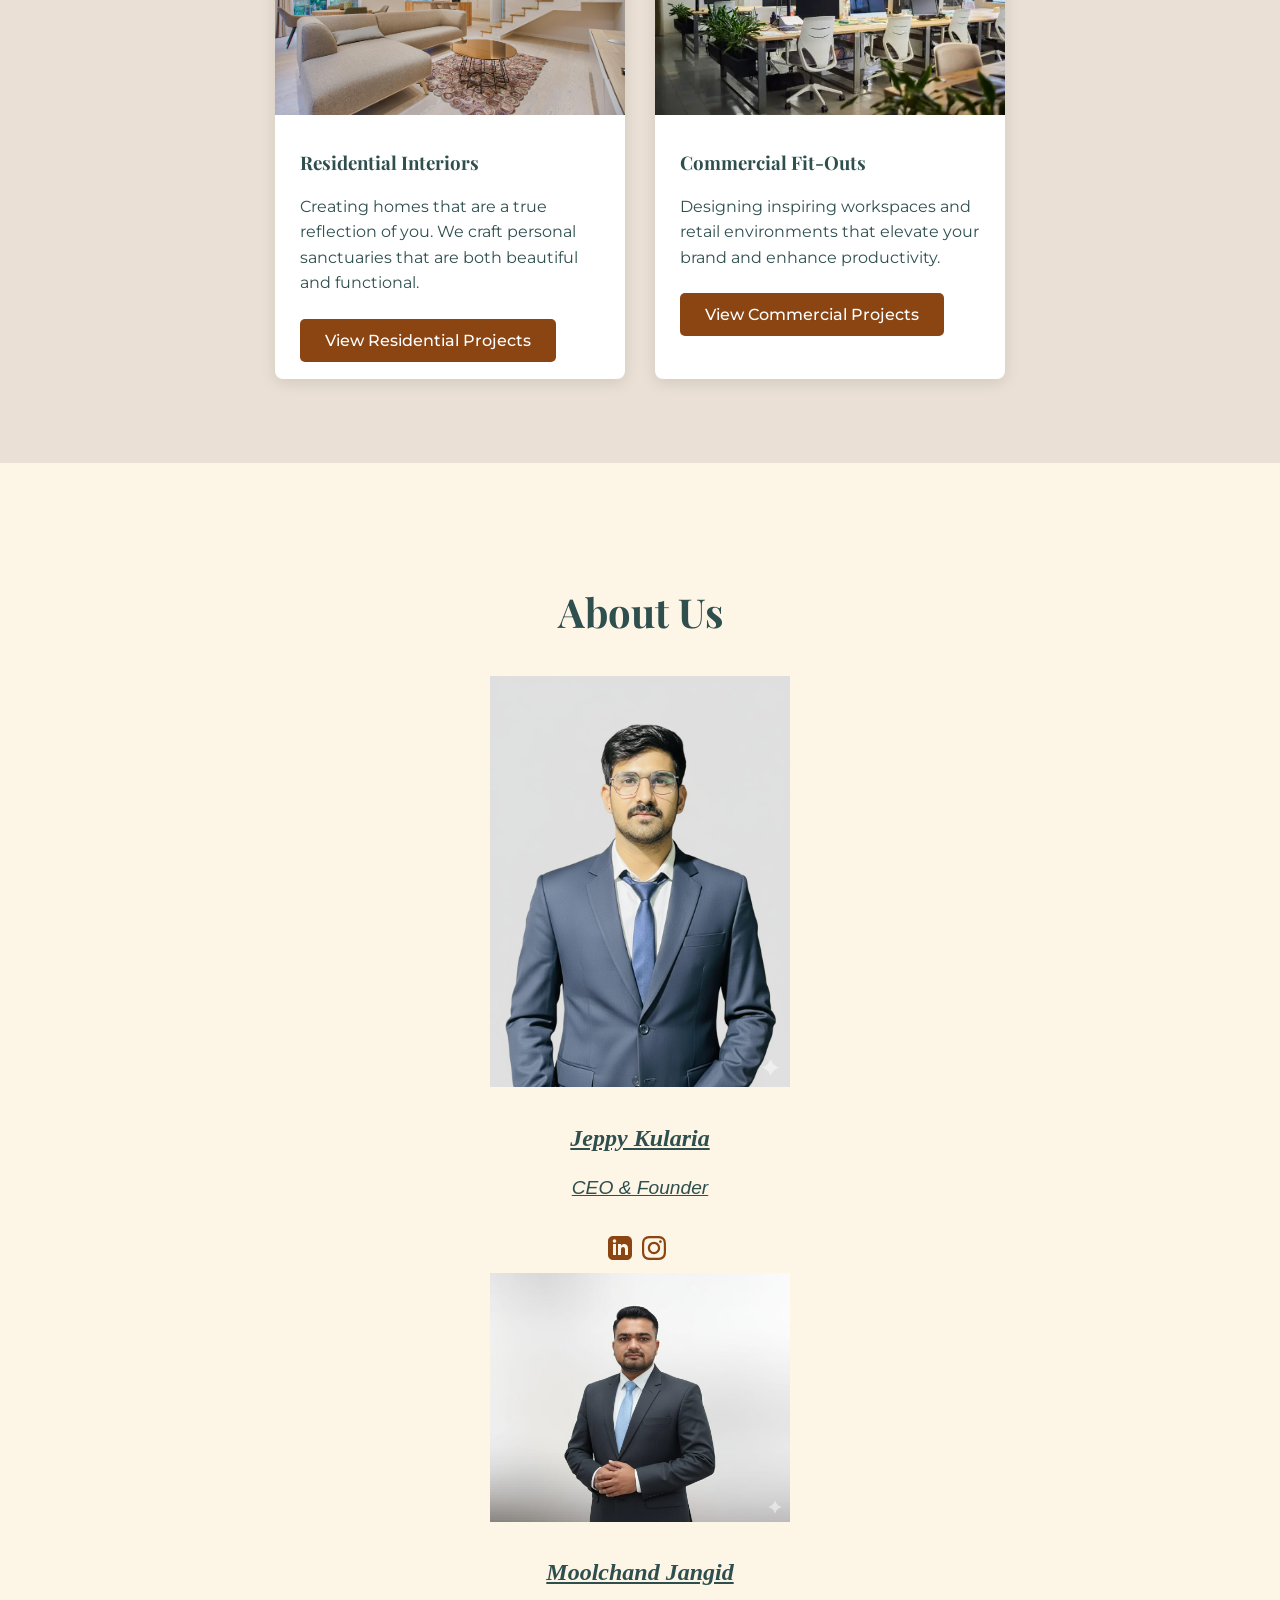
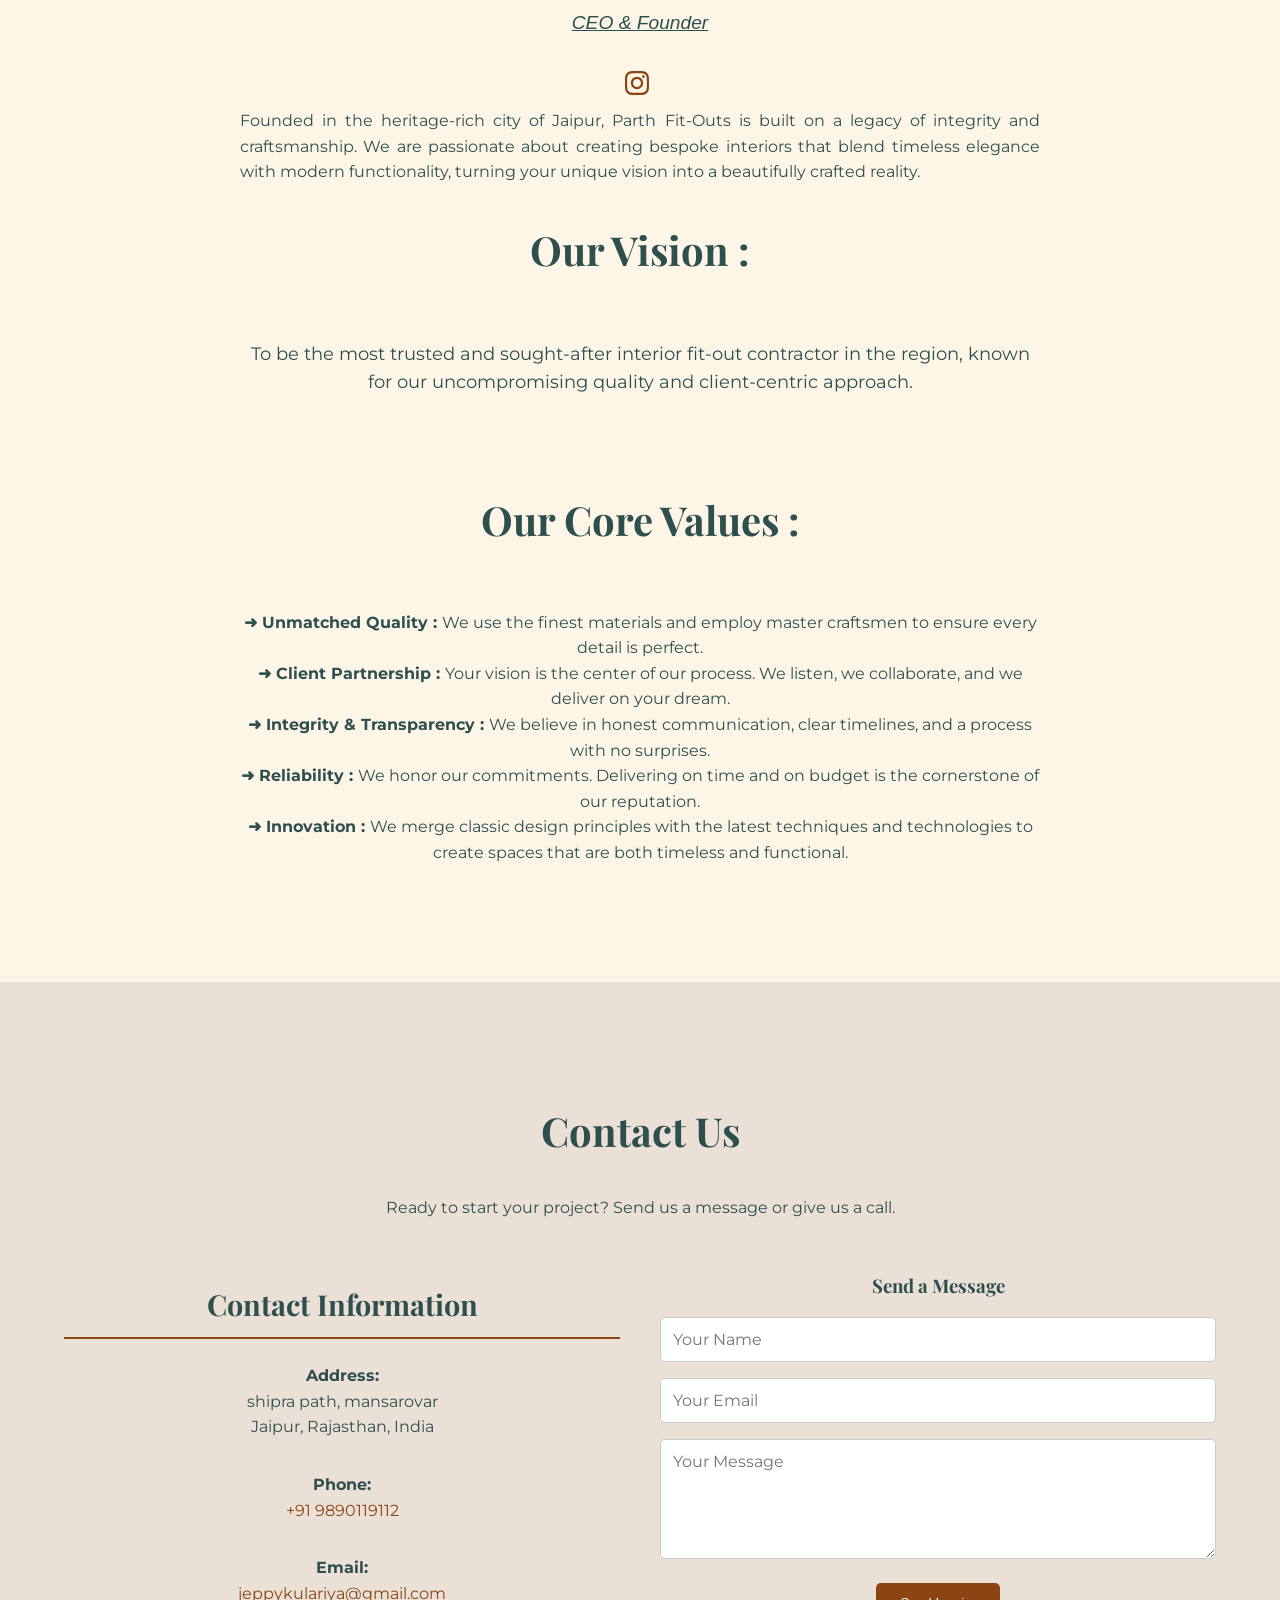
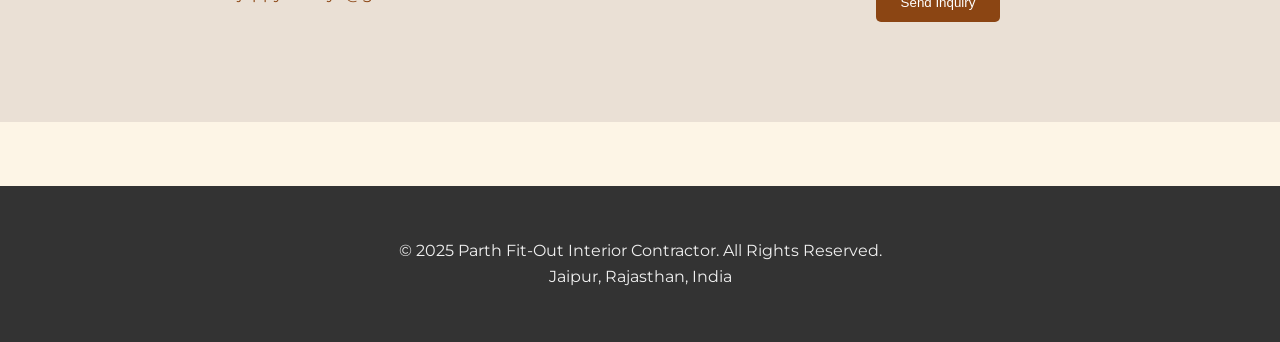
==== commit 4592fff5: "new" ====
--- a/index.html
+++ b/index.html
@@ -74,29 +74,64 @@
 <section id="about" class="content-section">
     <div class="container">
         <h2>About Us</h2>
-        <p style="max-width: 800px; margin: 01 auto; font-size: 22px; ">
-             Parth Fit-Outs is built on a legacy of integrity and craftsmanship. We are passionate about creating bespoke interiors that blend timeless elegance with modern functionality, turning your unique vision into a beautifully crafted reality.Parth Fit-Out Interior Contractor is a premier firm specializing in high-quality residential and commercial interior solutions. We are driven by a passion for design and a commitment to flawless execution.
-<br>
-<br>
-<span><h2>Our Vision :</h2></span>
-<br>
-<p style="font-size: large;">
-To be the most trusted and sought-after interior fit-out contractor in the region, known for our uncompromising quality and client-centric approach.
-</p>
-<br>
-<span><h2>Our Core Values : </h2></span>
-<br>
-<p style="text-align: center;">
-<span class="Unmatched">➜ Unmatched Quality : </span> We use the finest materials and employ master craftsmen to ensure every detail is perfect.
-<br>
- <span class="Unmatched">➜ Client Partnership : </span> Your vision is the center of our process. We listen, we collaborate, and we deliver on your dream.
-<br>
-<span class="Unmatched">➜ Integrity & Transparency : </span> We believe in honest communication, clear timelines, and a process with no surprises.
-<br>
-<span class="Unmatched">➜ Reliability : </span> We honor our commitments. Delivering on time and on budget is the cornerstone of our reputation.
-<br>
-<span class="Unmatched">➜ Innovation : </span> We merge classic design principles with the latest techniques and technologies to create spaces that are both timeless and functional.
-    <br>   </p>
+        
+        <!-- Founder Profile -->
+        <div class="founder-profile">
+            <img src="imges/jeppy kularia (1).jpeg" alt="Photo of Jeppy Kularia, CEO" width="300" height="200">
+            <h3 style="font-size:x-large; font-style: italic;text-decoration:underline;">Jeppy Kularia</h3>
+            <p style="font-size: larger; font-style: italic; text-decoration: underline;">CEO & Founder</p>
+            <!-- ADD THIS NEW DIV FOR SOCIAL MEDIA LINKS -->
+            <div class="social-links">
+                <a href="https://www.linkedin.com/in/jeppy-kulariya-2a334a244" target="_blank" aria-label="LinkedIn Profile">
+                    <!-- LinkedIn SVG Icon -->
+                    <svg xmlns="http://www.w3.org/2000/svg" width="30" height="30" viewBox="0 0 30 30" fill="currentColor"><path d="M19 0h-14c-2.761 0-5 2.239-5 5v14c0 2.761 2.239 5 5 5h14c2.762 0 5-2.239 5-5v-14c0-2.761-2.238-5-5-5zm-11 19h-3v-11h3v11zm-1.5-12.268c-.966 0-1.75-.79-1.75-1.764s.784-1.764 1.75-1.764 1.75.79 1.75 1.764-.783 1.764-1.75 1.764zm13.5 12.268h-3v-5.604c0-3.368-4-3.113-4 0v5.604h-3v-11h3v1.765c1.396-2.586 7-2.777 7 2.476v6.759z"/></svg>
+                </a>
+                <a href="https://www.instagram.com/jeppy_kularia.45?igsh=MXd4MjZrb2Q0NDY5Nw==" target="_blank" aria-label="Instagram Profile">
+                    <!-- Instagram SVG Icon -->
+                    <svg xmlns="http://www.w3.org/2000/svg" width="30" height="30" viewBox="0 0 30 30" fill="currentColor"><path d="M12 2.163c3.204 0 3.584.012 4.85.07 3.252.148 4.771 1.691 4.919 4.919.058 1.265.069 1.645.069 4.85s-.012 3.584-.07 4.85c-.148 3.225-1.664 4.771-4.919 4.919-1.266.058-1.644.07-4.85.07s-3.584-.012-4.85-.07c-3.252-.148-4.771-1.691-4.919-4.919-.058-1.265-.069-1.645-.069-4.85s.012-3.584.07-4.85c.148-3.225 1.664-4.771 4.919-4.919 1.266.058 1.644.07 4.85.07zm0-2.163c-3.259 0-3.667.014-4.947.072-4.358.2-6.78 2.618-6.98 6.98-.059 1.281-.073 1.689-.073 4.948s.014 3.667.072 4.947c.2 4.358 2.618 6.78 6.98 6.98 1.281.059 1.689.073 4.948.073s3.667-.014 4.947-.072c4.358-.2 6.78-2.618 6.98-6.98.059-1.281.073-1.689.073-4.948s-.014-3.667-.072-4.947c-.2-4.358-2.618-6.78-6.98-6.98-1.281-.059-1.689-.073-4.948-.073zm0 5.838c-3.403 0-6.162 2.759-6.162 6.162s2.759 6.162 6.162 6.162 6.162-2.759 6.162-6.162-2.759-6.162-6.162-6.162zm0 10.162c-2.209 0-4-1.79-4-4s1.791-4 4-4 4 1.79 4 4-1.791 4-4 4zm6.406-11.845c-.796 0-1.441.645-1.441 1.44s.645 1.44 1.441 1.44 1.441-.645 1.441-1.44-.645-1.44-1.441-1.44z"/></svg>
+                </a>
+            </div>
+            <!-- END OF SOCIAL MEDIA LINKS -->
+        </div>
+<!-- Founder Profile -->
+        <div class="founder-profile">
+            <img src="imges/moolchand.jpeg" alt="Photo of Jeppy Kularia, CEO" width="300" height="300">
+            <h3 style="font-size:x-large; font-style: italic;text-decoration:underline;">Moolchand Jangid</h3>
+            <p style="font-size: larger; font-style: italic; text-decoration: underline;">CEO & Founder</p>
+            <!-- ADD THIS NEW DIV FOR SOCIAL MEDIA LINKS -->
+            <div class="social-links">
+                <a href="https://www.instagram.com/mulchand_jangid_?igsh=NXhrMDR5bGdhaDA5" target="_blank" aria-label="Instagram Profile">
+                    <!-- Instagram SVG Icon -->
+                    <svg xmlns="http://www.w3.org/2000/svg" width="30" height="30" viewBox="0 0 30 30" fill="currentColor"><path d="M12 2.163c3.204 0 3.584.012 4.85.07 3.252.148 4.771 1.691 4.919 4.919.058 1.265.069 1.645.069 4.85s-.012 3.584-.07 4.85c-.148 3.225-1.664 4.771-4.919 4.919-1.266.058-1.644.07-4.85.07s-3.584-.012-4.85-.07c-3.252-.148-4.771-1.691-4.919-4.919-.058-1.265-.069-1.645-.069-4.85s.012-3.584.07-4.85c.148-3.225 1.664-4.771 4.919-4.919 1.266.058 1.644.07 4.85.07zm0-2.163c-3.259 0-3.667.014-4.947.072-4.358.2-6.78 2.618-6.98 6.98-.059 1.281-.073 1.689-.073 4.948s.014 3.667.072 4.947c.2 4.358 2.618 6.78 6.98 6.98 1.281.059 1.689.073 4.948.073s3.667-.014 4.947-.072c4.358-.2 6.78-2.618 6.98-6.98.059-1.281.073-1.689.073-4.948s-.014-3.667-.072-4.947c-.2-4.358-2.618-6.78-6.98-6.98-1.281-.059-1.689-.073-4.948-.073zm0 5.838c-3.403 0-6.162 2.759-6.162 6.162s2.759 6.162 6.162 6.162 6.162-2.759 6.162-6.162-2.759-6.162-6.162-6.162zm0 10.162c-2.209 0-4-1.79-4-4s1.791-4 4-4 4 1.79 4 4-1.791 4-4 4zm6.406-11.845c-.796 0-1.441.645-1.441 1.44s.645 1.44 1.441 1.44 1.441-.645 1.441-1.44-.645-1.44-1.441-1.44z"/></svg>
+                </a>
+            </div>
+            <!-- END OF SOCIAL MEDIA LINKS -->
+        </div>
+        <!-- About Text -->
+        <p class="about-text" style="text-align: justify;">
+            Founded in the heritage-rich city of Jaipur, Parth Fit-Outs is built on a legacy of integrity and craftsmanship. We are passionate about creating bespoke interiors that blend timeless elegance with modern functionality, turning your unique vision into a beautifully crafted reality.
+        </p>
+
+        <span><h2>Our Vision :</h2></span>
+        <br>
+        <p style="font-size: large;">
+            To be the most trusted and sought-after interior fit-out contractor in the region, known for our uncompromising quality and client-centric approach.
+        </p>
+        <br>
+        <span><h2>Our Core Values : </h2></span>
+        <br>
+        <p style="text-align: center;">
+            <span class="Unmatched">➜ Unmatched Quality : </span> We use the finest materials and employ master craftsmen to ensure every detail is perfect.
+            <br>
+            <span class="Unmatched">➜ Client Partnership : </span> Your vision is the center of our process. We listen, we collaborate, and we deliver on your dream.
+            <br>
+            <span class="Unmatched">➜ Integrity & Transparency : </span> We believe in honest communication, clear timelines, and a process with no surprises.
+            <br>
+            <span class="Unmatched">➜ Reliability : </span> We honor our commitments. Delivering on time and on budget is the cornerstone of our reputation.
+            <br>
+            <span class="Unmatched">➜ Innovation : </span> We merge classic design principles with the latest techniques and technologies to create spaces that are both timeless and functional.
+            <br>
+        </p>
     </div>
 </section>
 
--- a/styles.css
+++ b/styles.css
@@ -419,4 +419,5 @@
     .hamburger-menu.active span:nth-child(3) {
         transform: rotate(-45deg) translate(5px, -5px);
     }
-}+}
+
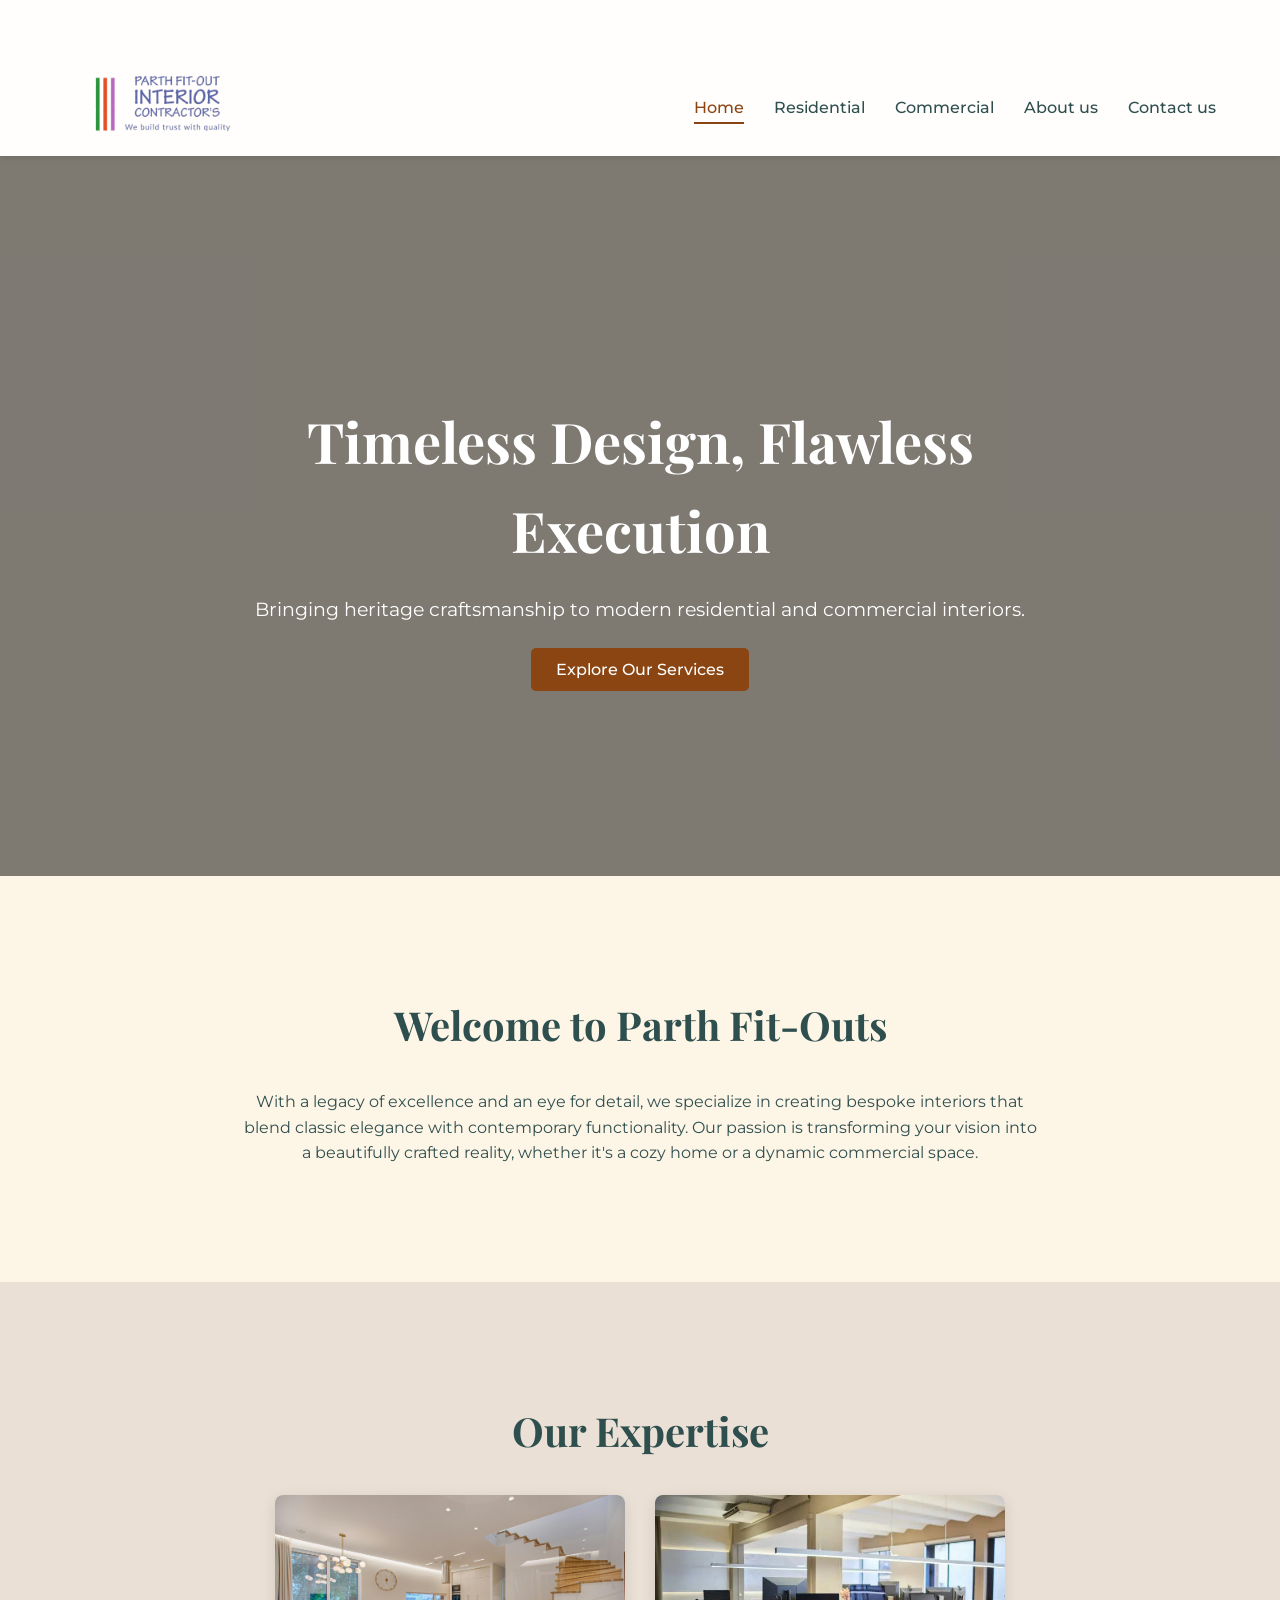
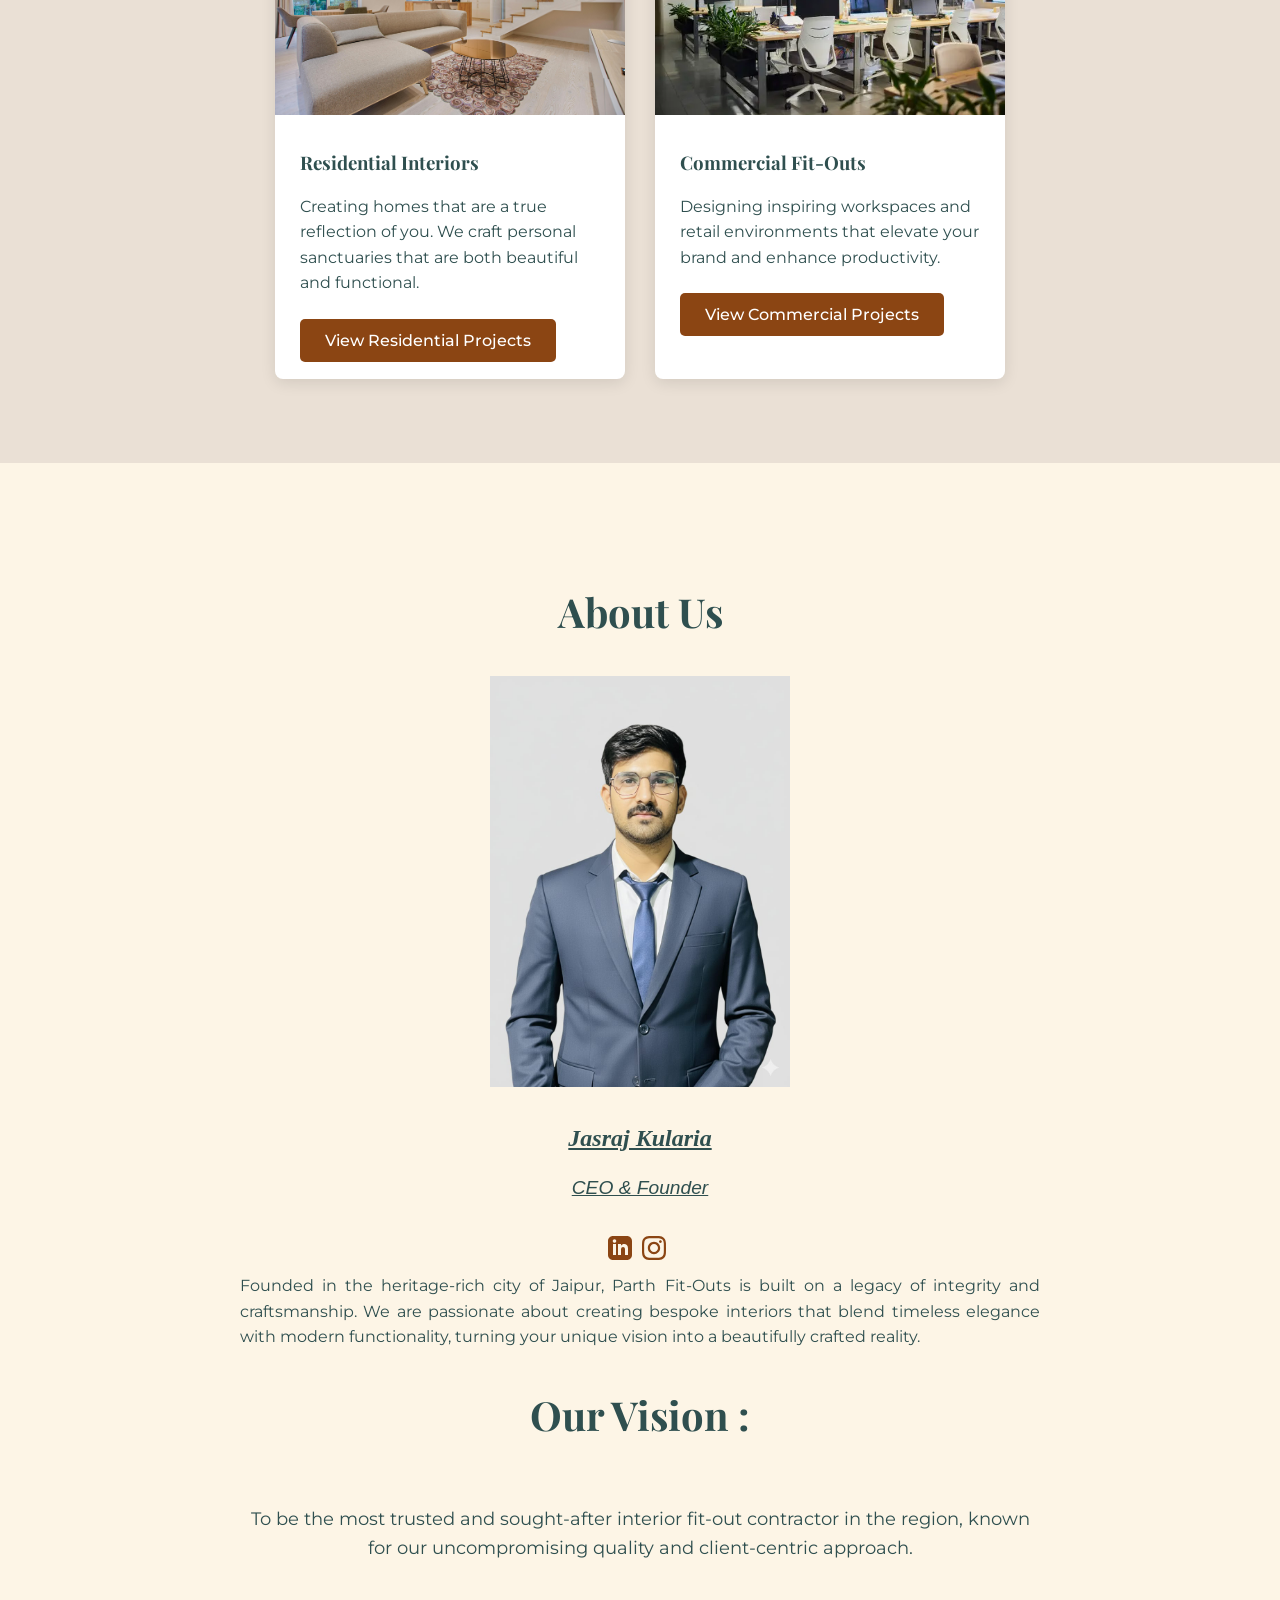
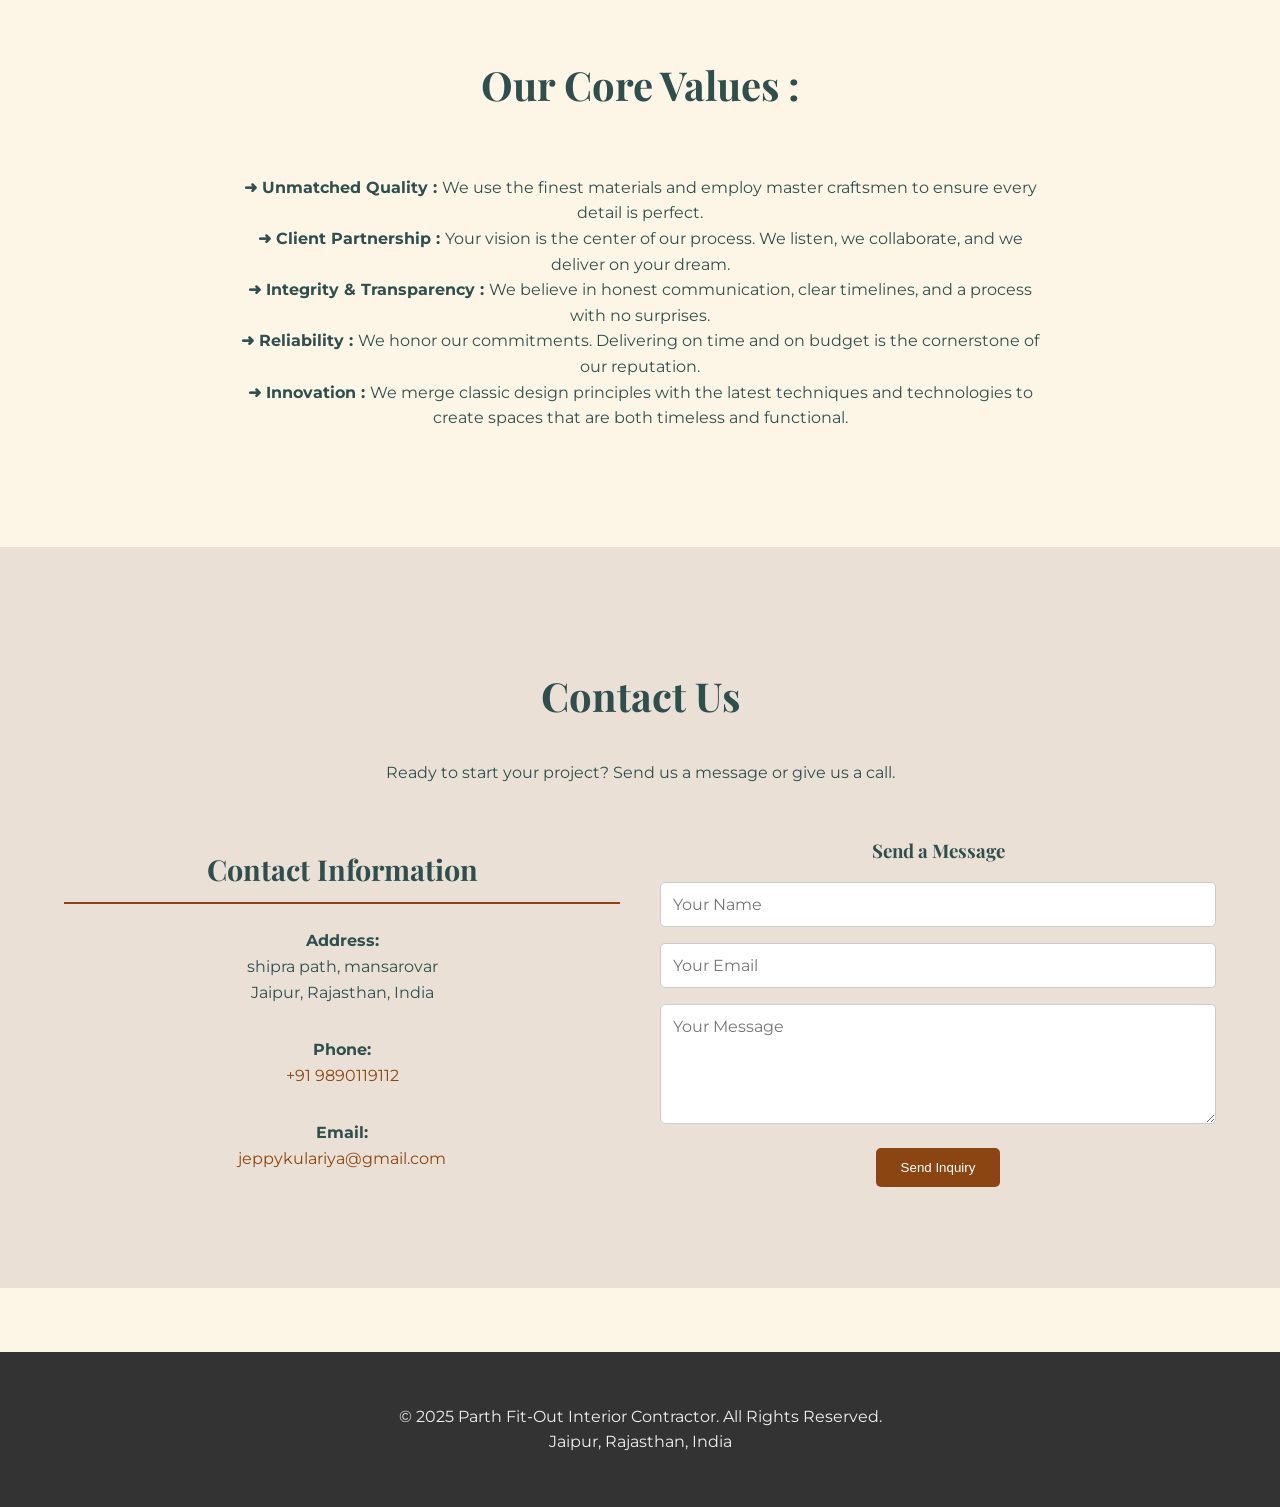
==== commit c204d9f0: "new" ====
--- a/index.html
+++ b/index.html
@@ -78,7 +78,7 @@
         <!-- Founder Profile -->
         <div class="founder-profile">
             <img src="imges/jeppy kularia (1).jpeg" alt="Photo of Jeppy Kularia, CEO" width="300" height="200">
-            <h3 style="font-size:x-large; font-style: italic;text-decoration:underline;">Jeppy Kularia</h3>
+            <h3 style="font-size:x-large; font-style: italic;text-decoration:underline;">Jasraj Kularia</h3>
             <p style="font-size: larger; font-style: italic; text-decoration: underline;">CEO & Founder</p>
             <!-- ADD THIS NEW DIV FOR SOCIAL MEDIA LINKS -->
             <div class="social-links">
@@ -87,20 +87,6 @@
                     <svg xmlns="http://www.w3.org/2000/svg" width="30" height="30" viewBox="0 0 30 30" fill="currentColor"><path d="M19 0h-14c-2.761 0-5 2.239-5 5v14c0 2.761 2.239 5 5 5h14c2.762 0 5-2.239 5-5v-14c0-2.761-2.238-5-5-5zm-11 19h-3v-11h3v11zm-1.5-12.268c-.966 0-1.75-.79-1.75-1.764s.784-1.764 1.75-1.764 1.75.79 1.75 1.764-.783 1.764-1.75 1.764zm13.5 12.268h-3v-5.604c0-3.368-4-3.113-4 0v5.604h-3v-11h3v1.765c1.396-2.586 7-2.777 7 2.476v6.759z"/></svg>
                 </a>
                 <a href="https://www.instagram.com/jeppy_kularia.45?igsh=MXd4MjZrb2Q0NDY5Nw==" target="_blank" aria-label="Instagram Profile">
-                    <!-- Instagram SVG Icon -->
-                    <svg xmlns="http://www.w3.org/2000/svg" width="30" height="30" viewBox="0 0 30 30" fill="currentColor"><path d="M12 2.163c3.204 0 3.584.012 4.85.07 3.252.148 4.771 1.691 4.919 4.919.058 1.265.069 1.645.069 4.85s-.012 3.584-.07 4.85c-.148 3.225-1.664 4.771-4.919 4.919-1.266.058-1.644.07-4.85.07s-3.584-.012-4.85-.07c-3.252-.148-4.771-1.691-4.919-4.919-.058-1.265-.069-1.645-.069-4.85s.012-3.584.07-4.85c.148-3.225 1.664-4.771 4.919-4.919 1.266.058 1.644.07 4.85.07zm0-2.163c-3.259 0-3.667.014-4.947.072-4.358.2-6.78 2.618-6.98 6.98-.059 1.281-.073 1.689-.073 4.948s.014 3.667.072 4.947c.2 4.358 2.618 6.78 6.98 6.98 1.281.059 1.689.073 4.948.073s3.667-.014 4.947-.072c4.358-.2 6.78-2.618 6.98-6.98.059-1.281.073-1.689.073-4.948s-.014-3.667-.072-4.947c-.2-4.358-2.618-6.78-6.98-6.98-1.281-.059-1.689-.073-4.948-.073zm0 5.838c-3.403 0-6.162 2.759-6.162 6.162s2.759 6.162 6.162 6.162 6.162-2.759 6.162-6.162-2.759-6.162-6.162-6.162zm0 10.162c-2.209 0-4-1.79-4-4s1.791-4 4-4 4 1.79 4 4-1.791 4-4 4zm6.406-11.845c-.796 0-1.441.645-1.441 1.44s.645 1.44 1.441 1.44 1.441-.645 1.441-1.44-.645-1.44-1.441-1.44z"/></svg>
-                </a>
-            </div>
-            <!-- END OF SOCIAL MEDIA LINKS -->
-        </div>
-<!-- Founder Profile -->
-        <div class="founder-profile">
-            <img src="imges/moolchand.jpeg" alt="Photo of Jeppy Kularia, CEO" width="300" height="300">
-            <h3 style="font-size:x-large; font-style: italic;text-decoration:underline;">Moolchand Jangid</h3>
-            <p style="font-size: larger; font-style: italic; text-decoration: underline;">CEO & Founder</p>
-            <!-- ADD THIS NEW DIV FOR SOCIAL MEDIA LINKS -->
-            <div class="social-links">
-                <a href="https://www.instagram.com/mulchand_jangid_?igsh=NXhrMDR5bGdhaDA5" target="_blank" aria-label="Instagram Profile">
                     <!-- Instagram SVG Icon -->
                     <svg xmlns="http://www.w3.org/2000/svg" width="30" height="30" viewBox="0 0 30 30" fill="currentColor"><path d="M12 2.163c3.204 0 3.584.012 4.85.07 3.252.148 4.771 1.691 4.919 4.919.058 1.265.069 1.645.069 4.85s-.012 3.584-.07 4.85c-.148 3.225-1.664 4.771-4.919 4.919-1.266.058-1.644.07-4.85.07s-3.584-.012-4.85-.07c-3.252-.148-4.771-1.691-4.919-4.919-.058-1.265-.069-1.645-.069-4.85s.012-3.584.07-4.85c.148-3.225 1.664-4.771 4.919-4.919 1.266.058 1.644.07 4.85.07zm0-2.163c-3.259 0-3.667.014-4.947.072-4.358.2-6.78 2.618-6.98 6.98-.059 1.281-.073 1.689-.073 4.948s.014 3.667.072 4.947c.2 4.358 2.618 6.78 6.98 6.98 1.281.059 1.689.073 4.948.073s3.667-.014 4.947-.072c4.358-.2 6.78-2.618 6.98-6.98.059-1.281.073-1.689.073-4.948s-.014-3.667-.072-4.947c-.2-4.358-2.618-6.78-6.98-6.98-1.281-.059-1.689-.073-4.948-.073zm0 5.838c-3.403 0-6.162 2.759-6.162 6.162s2.759 6.162 6.162 6.162 6.162-2.759 6.162-6.162-2.759-6.162-6.162-6.162zm0 10.162c-2.209 0-4-1.79-4-4s1.791-4 4-4 4 1.79 4 4-1.791 4-4 4zm6.406-11.845c-.796 0-1.441.645-1.441 1.44s.645 1.44 1.441 1.44 1.441-.645 1.441-1.44-.645-1.44-1.441-1.44z"/></svg>
                 </a>
